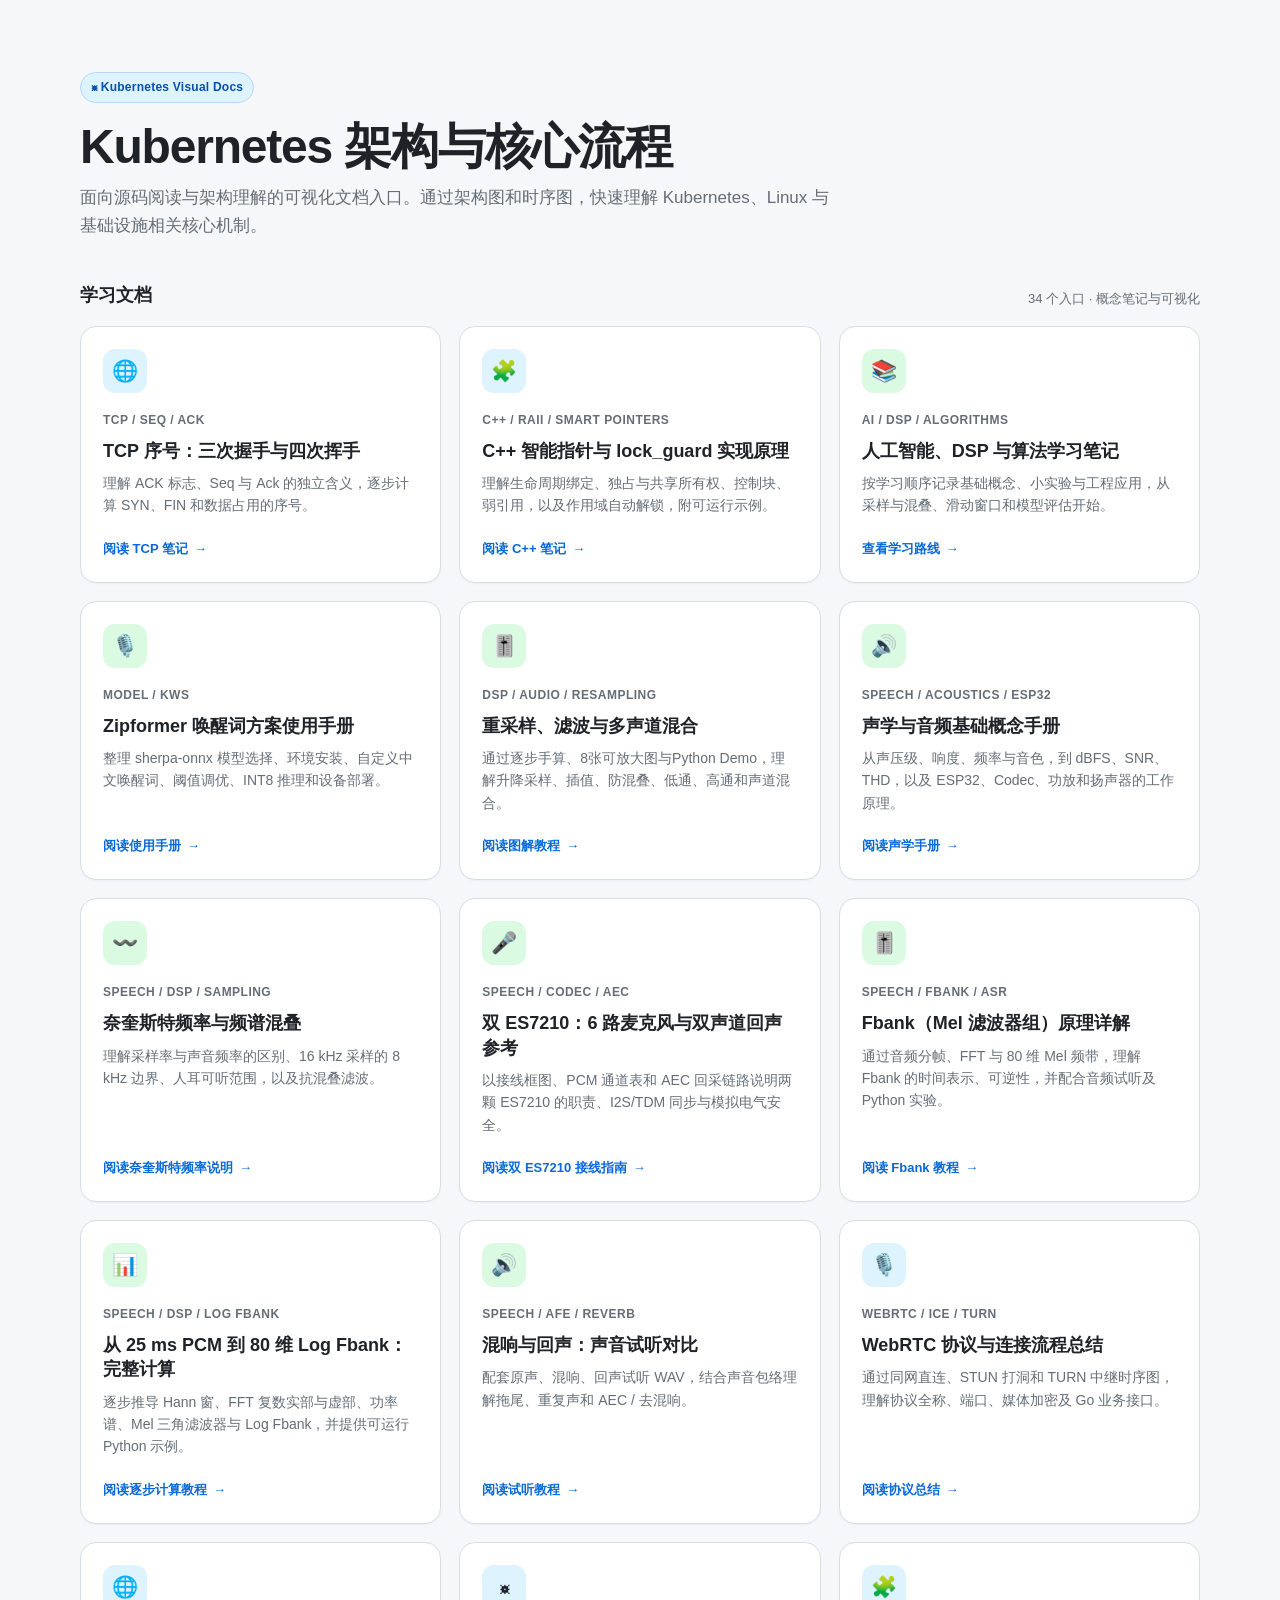
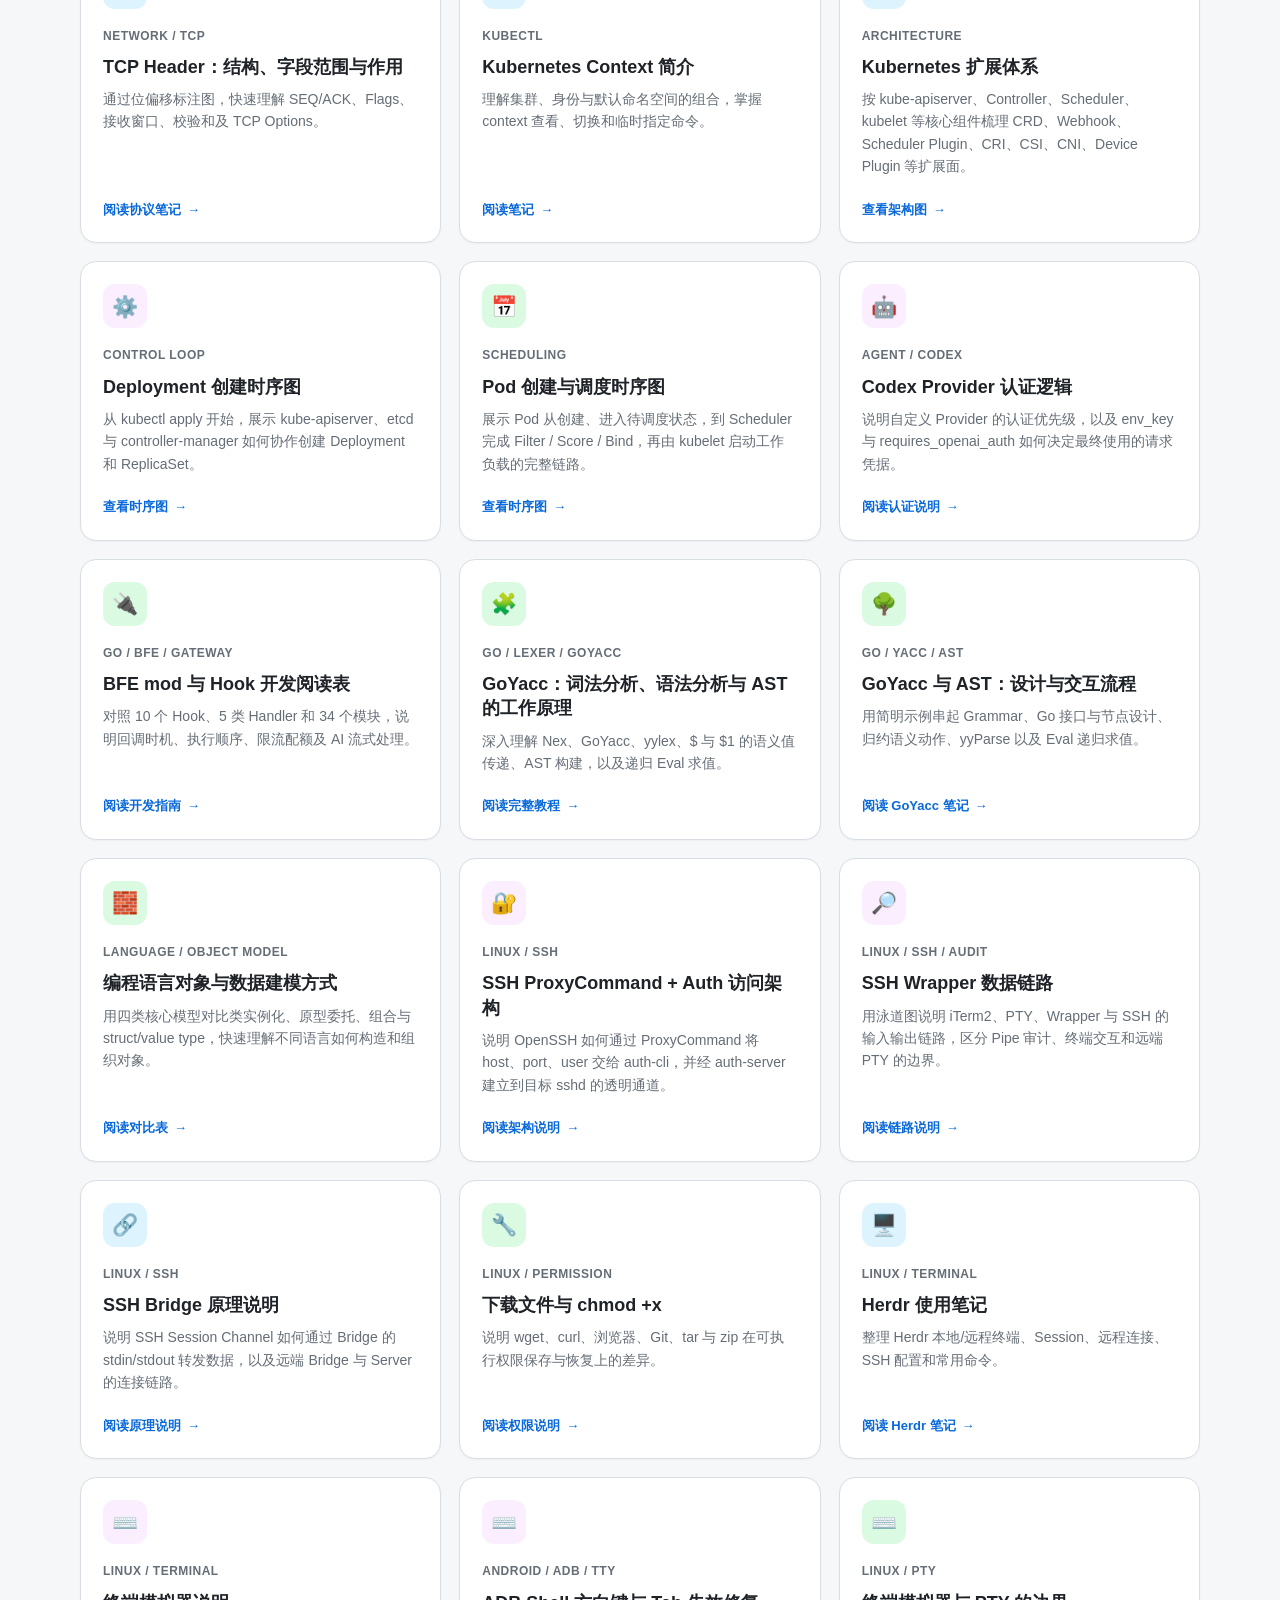
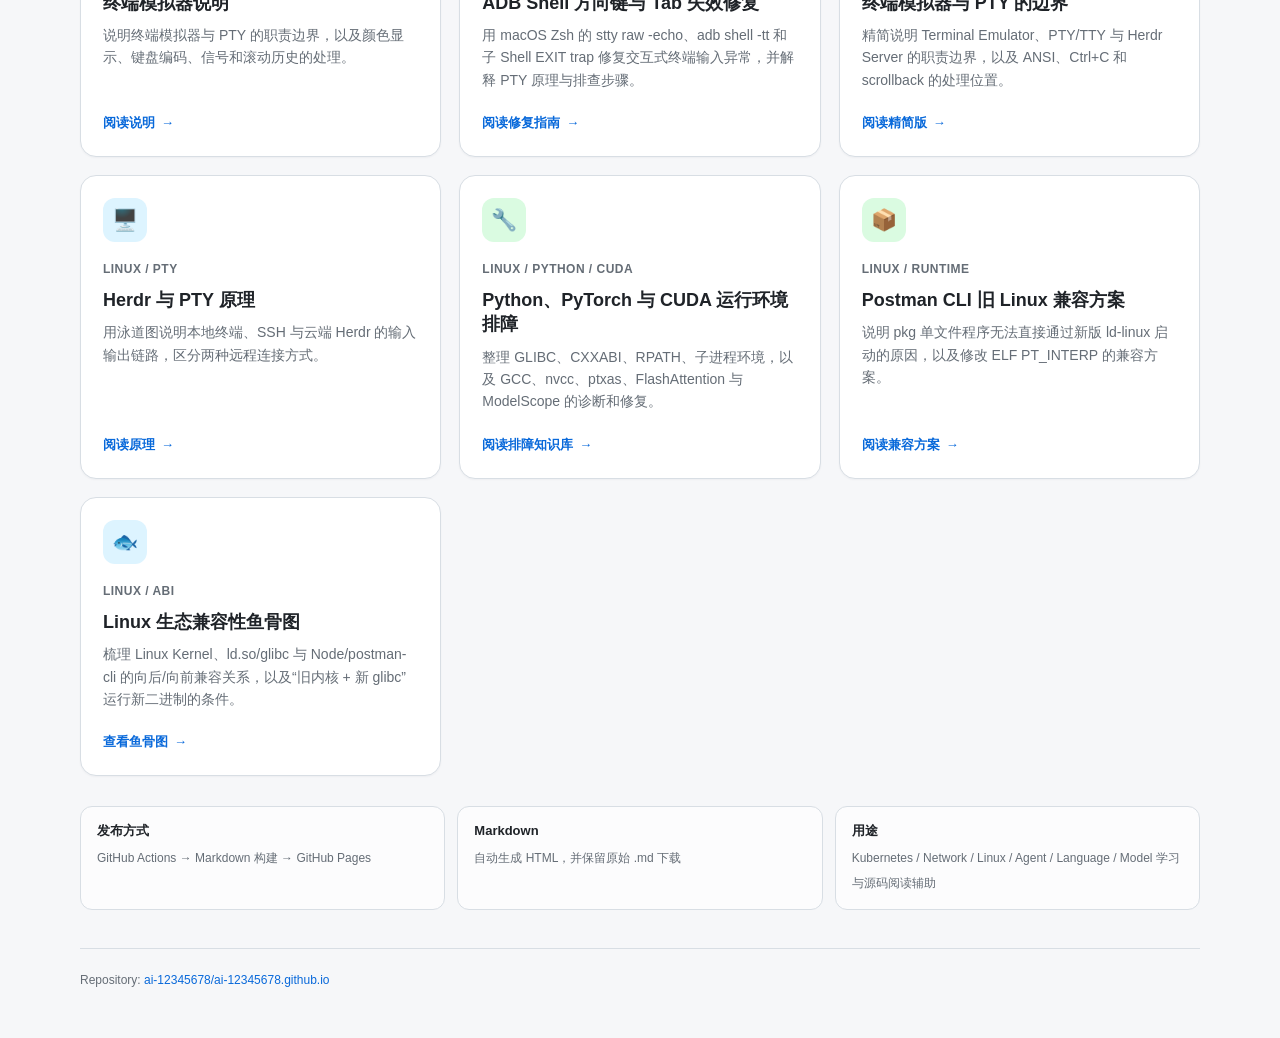
==== index.html @ 5eb692f4 "docs: add Python and CUDA runtime troubleshooting guide" ====
<!DOCTYPE html>
<html lang="zh-CN">
<head>
<meta charset="UTF-8">
<meta name="viewport" content="width=device-width, initial-scale=1.0">
<meta name="color-scheme" content="light">
<title>ai-12345678</title>
<style>
  :root {
    --bg: #f6f7f9;
    --panel: #ffffff;
    --text: #1f2328;
    --muted: #656d76;
    --border: #d8dee4;
    --blue: #0969da;
    --blue-soft: #ddf4ff;
    --purple-soft: #fbefff;
    --green-soft: #dafbe1;
    --shadow: 0 8px 24px rgba(140, 149, 159, 0.14);
  }

  * { box-sizing: border-box; }

  body {
    margin: 0;
    font-family: -apple-system, BlinkMacSystemFont, "Segoe UI", "PingFang SC", "Microsoft YaHei", sans-serif;
    background: var(--bg);
    color: var(--text);
    line-height: 1.6;
  }

  .page {
    width: min(1120px, calc(100% - 40px));
    margin: 0 auto;
    padding: 64px 0 48px;
  }

  .hero {
    padding: 8px 0 34px;
  }

  .eyebrow {
    display: inline-flex;
    align-items: center;
    gap: 8px;
    padding: 5px 10px;
    border: 1px solid #b6d7fa;
    border-radius: 999px;
    background: var(--blue-soft);
    color: #0550ae;
    font-size: 12px;
    font-weight: 600;
    letter-spacing: .02em;
  }

  h1 {
    margin: 16px 0 10px;
    font-size: clamp(32px, 5vw, 48px);
    line-height: 1.15;
    letter-spacing: -0.025em;
  }

  .subtitle {
    max-width: 760px;
    margin: 0;
    color: var(--muted);
    font-size: 17px;
  }

  .section-title {
    display: flex;
    justify-content: space-between;
    align-items: end;
    gap: 16px;
    margin: 8px 0 16px;
  }

  .section-title h2 {
    margin: 0;
    font-size: 18px;
  }

  .section-title span {
    color: var(--muted);
    font-size: 13px;
  }

  .grid {
    display: grid;
    grid-template-columns: repeat(3, minmax(0, 1fr));
    gap: 18px;
  }

  .card {
    position: relative;
    display: flex;
    flex-direction: column;
    min-height: 230px;
    padding: 22px;
    border: 1px solid var(--border);
    border-radius: 16px;
    background: var(--panel);
    color: inherit;
    text-decoration: none;
    box-shadow: 0 1px 2px rgba(31, 35, 40, .04);
    transition: transform .18s ease, border-color .18s ease, box-shadow .18s ease;
  }

  .card:hover {
    transform: translateY(-3px);
    border-color: #8c959f;
    box-shadow: var(--shadow);
  }

  .icon {
    width: 44px;
    height: 44px;
    display: grid;
    place-items: center;
    margin-bottom: 18px;
    border-radius: 12px;
    font-size: 21px;
  }

  .blue { background: var(--blue-soft); }
  .purple { background: var(--purple-soft); }
  .green { background: var(--green-soft); }

  .tag {
    width: fit-content;
    margin-bottom: 9px;
    color: var(--muted);
    font-size: 12px;
    font-weight: 600;
    text-transform: uppercase;
    letter-spacing: .04em;
  }

  .card h3 {
    margin: 0 0 9px;
    font-size: 18px;
    line-height: 1.35;
  }

  .card p {
    margin: 0;
    color: var(--muted);
    font-size: 14px;
  }

  .open {
    display: flex;
    align-items: center;
    gap: 6px;
    margin-top: auto;
    padding-top: 22px;
    color: var(--blue);
    font-size: 13px;
    font-weight: 600;
  }

  .meta {
    display: grid;
    grid-template-columns: repeat(3, 1fr);
    gap: 12px;
    margin-top: 30px;
  }

  .meta-item {
    padding: 14px 16px;
    border: 1px solid var(--border);
    border-radius: 12px;
    background: rgba(255,255,255,.7);
  }

  .meta-item strong {
    display: block;
    margin-bottom: 2px;
    font-size: 13px;
  }

  .meta-item span {
    color: var(--muted);
    font-size: 12px;
  }

  footer {
    margin-top: 38px;
    padding-top: 22px;
    border-top: 1px solid var(--border);
    color: var(--muted);
    font-size: 12px;
  }

  footer a {
    color: var(--blue);
    text-decoration: none;
  }

  @media (max-width: 850px) {
    .grid { grid-template-columns: 1fr; }
    .meta { grid-template-columns: 1fr; }
    .card { min-height: 0; }
    .page { padding-top: 40px; }
  }
</style>
</head>
<body>
<main class="page">
  <section class="hero">
    <div class="eyebrow">☸ Kubernetes Visual Docs</div>
    <h1>Kubernetes 架构与核心流程</h1>
    <p class="subtitle">
      面向源码阅读与架构理解的可视化文档入口。通过架构图和时序图，快速理解 Kubernetes、Linux 与基础设施相关核心机制。
    </p>
  </section>

  <div class="section-title">
    <h2>学习文档</h2>
    <span>34 个入口 · 概念笔记与可视化</span>
  </div>

  <section class="grid">
    <a class="card" href="./tcp/index.html">
      <div class="icon blue">🌐</div>
      <div class="tag">TCP / Seq / Ack</div>
      <h3>TCP 序号：三次握手与四次挥手</h3>
      <p>理解 ACK 标志、Seq 与 Ack 的独立含义，逐步计算 SYN、FIN 和数据占用的序号。</p>
      <div class="open">阅读 TCP 笔记 <span>→</span></div>
    </a>

    <a class="card" href="./cpp/cpp-smart-pointers-raii-lock-guard.html">
      <div class="icon blue">🧩</div>
      <div class="tag">C++ / RAII / Smart Pointers</div>
      <h3>C++ 智能指针与 lock_guard 实现原理</h3>
      <p>理解生命周期绑定、独占与共享所有权、控制块、弱引用，以及作用域自动解锁，附可运行示例。</p>
      <div class="open">阅读 C++ 笔记 <span>→</span></div>
    </a>

    <a class="card" href="./models/ai-dsp-algorithms-roadmap.html">
      <div class="icon green">📚</div>
      <div class="tag">AI / DSP / Algorithms</div>
      <h3>人工智能、DSP 与算法学习笔记</h3>
      <p>按学习顺序记录基础概念、小实验与工程应用，从采样与混叠、滑动窗口和模型评估开始。</p>
      <div class="open">查看学习路线 <span>→</span></div>
    </a>

    <a class="card" href="./models/zipformer-kws-guide.html">
      <div class="icon green">🎙️</div>
      <div class="tag">Model / KWS</div>
      <h3>Zipformer 唤醒词方案使用手册</h3>
      <p>整理 sherpa-onnx 模型选择、环境安装、自定义中文唤醒词、阈值调优、INT8 推理和设备部署。</p>
      <div class="open">阅读使用手册 <span>→</span></div>
    </a>

    <a class="card" href="./models/audio-resampling-reader.html">
      <div class="icon green">🎚️</div>
      <div class="tag">DSP / Audio / Resampling</div>
      <h3>重采样、滤波与多声道混合</h3>
      <p>通过逐步手算、8张可放大图与Python Demo，理解升降采样、插值、防混叠、低通、高通和声道混合。</p>
      <div class="open">阅读图解教程 <span>→</span></div>
    </a>

    <a class="card" href="./speech/audio-acoustics-and-esp32-guide.html">
      <div class="icon green">🔊</div>
      <div class="tag">Speech / Acoustics / ESP32</div>
      <h3>声学与音频基础概念手册</h3>
      <p>从声压级、响度、频率与音色，到 dBFS、SNR、THD，以及 ESP32、Codec、功放和扬声器的工作原理。</p>
      <div class="open">阅读声学手册 <span>→</span></div>
    </a>

    <a class="card" href="./speech/nyquist-frequency.html">
      <div class="icon green">〰️</div>
      <div class="tag">Speech / DSP / Sampling</div>
      <h3>奈奎斯特频率与频谱混叠</h3>
      <p>理解采样率与声音频率的区别、16 kHz 采样的 8 kHz 边界、人耳可听范围，以及抗混叠滤波。</p>
      <div class="open">阅读奈奎斯特频率说明 <span>→</span></div>
    </a>

    <a class="card" href="./speech/dual-es7210-mic-speaker-reference.html">
      <div class="icon green">🎤</div>
      <div class="tag">Speech / Codec / AEC</div>
      <h3>双 ES7210：6 路麦克风与双声道回声参考</h3>
      <p>以接线框图、PCM 通道表和 AEC 回采链路说明两颗 ES7210 的职责、I2S/TDM 同步与模拟电气安全。</p>
      <div class="open">阅读双 ES7210 接线指南 <span>→</span></div>
    </a>

    <a class="card" href="./speech/fbank-principles.html">
      <div class="icon green">🎚️</div>
      <div class="tag">Speech / Fbank / ASR</div>
      <h3>Fbank（Mel 滤波器组）原理详解</h3>
      <p>通过音频分帧、FFT 与 80 维 Mel 频带，理解 Fbank 的时间表示、可逆性，并配合音频试听及 Python 实验。</p>
      <div class="open">阅读 Fbank 教程 <span>→</span></div>
    </a>

    <a class="card" href="./speech/fbank-feature-extraction-complete.html">
      <div class="icon green">📊</div>
      <div class="tag">Speech / DSP / Log Fbank</div>
      <h3>从 25 ms PCM 到 80 维 Log Fbank：完整计算</h3>
      <p>逐步推导 Hann 窗、FFT 复数实部与虚部、功率谱、Mel 三角滤波器与 Log Fbank，并提供可运行 Python 示例。</p>
      <div class="open">阅读逐步计算教程 <span>→</span></div>
    </a>

    <a class="card" href="./speech/reverb-echo.html">
      <div class="icon green">🔊</div>
      <div class="tag">Speech / AFE / Reverb</div>
      <h3>混响与回声：声音试听对比</h3>
      <p>配套原声、混响、回声试听 WAV，结合声音包络理解拖尾、重复声和 AEC / 去混响。</p>
      <div class="open">阅读试听教程 <span>→</span></div>
    </a>

    <a class="card" href="./webrtc/webrtc-protocols-summary.html">
      <div class="icon blue">🎙️</div>
      <div class="tag">WebRTC / ICE / TURN</div>
      <h3>WebRTC 协议与连接流程总结</h3>
      <p>通过同网直连、STUN 打洞和 TURN 中继时序图，理解协议全称、端口、媒体加密及 Go 业务接口。</p>
      <div class="open">阅读协议总结 <span>→</span></div>
    </a>

    <a class="card" href="./network/tcp-header.html">
      <div class="icon blue">🌐</div>
      <div class="tag">Network / TCP</div>
      <h3>TCP Header：结构、字段范围与作用</h3>
      <p>通过位偏移标注图，快速理解 SEQ/ACK、Flags、接收窗口、校验和及 TCP Options。</p>
      <div class="open">阅读协议笔记 <span>→</span></div>
    </a>

    <a class="card" href="./kubernetes/kubernetes-context.html">
      <div class="icon blue">☸</div>
      <div class="tag">kubectl</div>
      <h3>Kubernetes Context 简介</h3>
      <p>理解集群、身份与默认命名空间的组合，掌握 context 查看、切换和临时指定命令。</p>
      <div class="open">阅读笔记 <span>→</span></div>
    </a>

    <a class="card" href="./kubernetes/kubernetes-extension.html">
      <div class="icon blue">🧩</div>
      <div class="tag">Architecture</div>
      <h3>Kubernetes 扩展体系</h3>
      <p>按 kube-apiserver、Controller、Scheduler、kubelet 等核心组件梳理 CRD、Webhook、Scheduler Plugin、CRI、CSI、CNI、Device Plugin 等扩展面。</p>
      <div class="open">查看架构图 <span>→</span></div>
    </a>

    <a class="card" href="./kubernetes/deployment-create-sequence.html">
      <div class="icon purple">⚙️</div>
      <div class="tag">Control Loop</div>
      <h3>Deployment 创建时序图</h3>
      <p>从 kubectl apply 开始，展示 kube-apiserver、etcd 与 controller-manager 如何协作创建 Deployment 和 ReplicaSet。</p>
      <div class="open">查看时序图 <span>→</span></div>
    </a>

    <a class="card" href="./kubernetes/pod-create-scheduling-sequence.html">
      <div class="icon green">📅</div>
      <div class="tag">Scheduling</div>
      <h3>Pod 创建与调度时序图</h3>
      <p>展示 Pod 从创建、进入待调度状态，到 Scheduler 完成 Filter / Score / Bind，再由 kubelet 启动工作负载的完整链路。</p>
      <div class="open">查看时序图 <span>→</span></div>
    </a>

    <a class="card" href="./agents/codex-provider-auth.html">
      <div class="icon purple">🤖</div>
      <div class="tag">Agent / Codex</div>
      <h3>Codex Provider 认证逻辑</h3>
      <p>说明自定义 Provider 的认证优先级，以及 env_key 与 requires_openai_auth 如何决定最终使用的请求凭据。</p>
      <div class="open">阅读认证说明 <span>→</span></div>
    </a>

    <a class="card" href="./golang/bfe/bfe-mod-hook-guide.html">
      <div class="icon green">🔌</div>
      <div class="tag">Go / BFE / Gateway</div>
      <h3>BFE mod 与 Hook 开发阅读表</h3>
      <p>对照 10 个 Hook、5 类 Handler 和 34 个模块，说明回调时机、执行顺序、限流配额及 AI 流式处理。</p>
      <div class="open">阅读开发指南 <span>→</span></div>
    </a>

    <a class="card" href="./golang/goyacc-lexer-parser-ast-notes.html">
      <div class="icon green">🧩</div>
      <div class="tag">Go / Lexer / GoYacc</div>
      <h3>GoYacc：词法分析、语法分析与 AST 的工作原理</h3>
      <p>深入理解 Nex、GoYacc、yylex、$ 与 $1 的语义值传递、AST 构建，以及递归 Eval 求值。</p>
      <div class="open">阅读完整教程 <span>→</span></div>
    </a>

    <a class="card" href="./golang/goyacc-ast-design-and-interaction.html">
      <div class="icon green">🌳</div>
      <div class="tag">Go / Yacc / AST</div>
      <h3>GoYacc 与 AST：设计与交互流程</h3>
      <p>用简明示例串起 Grammar、Go 接口与节点设计、归约语义动作、yyParse 以及 Eval 递归求值。</p>
      <div class="open">阅读 GoYacc 笔记 <span>→</span></div>
    </a>

    <a class="card" href="./lang/programming-object-models.html">
      <div class="icon green">🧱</div>
      <div class="tag">Language / Object Model</div>
      <h3>编程语言对象与数据建模方式</h3>
      <p>用四类核心模型对比类实例化、原型委托、组合与 struct/value type，快速理解不同语言如何构造和组织对象。</p>
      <div class="open">阅读对比表 <span>→</span></div>
    </a>

    <a class="card" href="./linux/ssh-proxycommand-auth-architecture.html">
      <div class="icon purple">🔐</div>
      <div class="tag">Linux / SSH</div>
      <h3>SSH ProxyCommand + Auth 访问架构</h3>
      <p>说明 OpenSSH 如何通过 ProxyCommand 将 host、port、user 交给 auth-cli，并经 auth-server 建立到目标 sshd 的透明通道。</p>
      <div class="open">阅读架构说明 <span>→</span></div>
    </a>

    <a class="card" href="./linux/ssh-wrapper-data-flow.html">
      <div class="icon purple">🔎</div>
      <div class="tag">Linux / SSH / Audit</div>
      <h3>SSH Wrapper 数据链路</h3>
      <p>用泳道图说明 iTerm2、PTY、Wrapper 与 SSH 的输入输出链路，区分 Pipe 审计、终端交互和远端 PTY 的边界。</p>
      <div class="open">阅读链路说明 <span>→</span></div>
    </a>

    <a class="card" href="./linux/ssh-bridge.html">
      <div class="icon blue">🔗</div>
      <div class="tag">Linux / SSH</div>
      <h3>SSH Bridge 原理说明</h3>
      <p>说明 SSH Session Channel 如何通过 Bridge 的 stdin/stdout 转发数据，以及远端 Bridge 与 Server 的连接链路。</p>
      <div class="open">阅读原理说明 <span>→</span></div>
    </a>

    <a class="card" href="./linux/chmod-x-download-permissions.html">
      <div class="icon green">🔧</div>
      <div class="tag">Linux / Permission</div>
      <h3>下载文件与 chmod +x</h3>
      <p>说明 wget、curl、浏览器、Git、tar 与 zip 在可执行权限保存与恢复上的差异。</p>
      <div class="open">阅读权限说明 <span>→</span></div>
    </a>

    <a class="card" href="./linux/herdr-usage.html">
      <div class="icon blue">🖥️</div>
      <div class="tag">Linux / Terminal</div>
      <h3>Herdr 使用笔记</h3>
      <p>整理 Herdr 本地/远程终端、Session、远程连接、SSH 配置和常用命令。</p>
      <div class="open">阅读 Herdr 笔记 <span>→</span></div>
    </a>

    <a class="card" href="./linux/terminal-emulator.html">
      <div class="icon purple">⌨️</div>
      <div class="tag">Linux / Terminal</div>
      <h3>终端模拟器说明</h3>
      <p>说明终端模拟器与 PTY 的职责边界，以及颜色显示、键盘编码、信号和滚动历史的处理。</p>
      <div class="open">阅读说明 <span>→</span></div>
    </a>

    <a class="card" href="./linux/adb-shell-tty-raw-mode-fix.html">
      <div class="icon purple">⌨️</div>
      <div class="tag">Android / ADB / TTY</div>
      <h3>ADB Shell 方向键与 Tab 失效修复</h3>
      <p>用 macOS Zsh 的 stty raw -echo、adb shell -tt 和子 Shell EXIT trap 修复交互式终端输入异常，并解释 PTY 原理与排查步骤。</p>
      <div class="open">阅读修复指南 <span>→</span></div>
    </a>

    <a class="card" href="./linux/terminal-emulator-pty-boundary.html">
      <div class="icon green">⌨️</div>
      <div class="tag">Linux / PTY</div>
      <h3>终端模拟器与 PTY 的边界</h3>
      <p>精简说明 Terminal Emulator、PTY/TTY 与 Herdr Server 的职责边界，以及 ANSI、Ctrl+C 和 scrollback 的处理位置。</p>
      <div class="open">阅读精简版 <span>→</span></div>
    </a>

    <a class="card" href="./linux/herdr-pty.html">
      <div class="icon blue">🖥️</div>
      <div class="tag">Linux / PTY</div>
      <h3>Herdr 与 PTY 原理</h3>
      <p>用泳道图说明本地终端、SSH 与云端 Herdr 的输入输出链路，区分两种远程连接方式。</p>
      <div class="open">阅读原理 <span>→</span></div>
    </a>

    <a class="card" href="./linux/python-pytorch-cuda-runtime-troubleshooting.html">
      <div class="icon green">🔧</div>
      <div class="tag">Linux / Python / CUDA</div>
      <h3>Python、PyTorch 与 CUDA 运行环境排障</h3>
      <p>整理 GLIBC、CXXABI、RPATH、子进程环境，以及 GCC、nvcc、ptxas、FlashAttention 与 ModelScope 的诊断和修复。</p>
      <div class="open">阅读排障知识库 <span>→</span></div>
    </a>

    <a class="card" href="./linux/postman-cli-old-linux-compatibility.html">
      <div class="icon green">📦</div>
      <div class="tag">Linux / Runtime</div>
      <h3>Postman CLI 旧 Linux 兼容方案</h3>
      <p>说明 pkg 单文件程序无法直接通过新版 ld-linux 启动的原因，以及修改 ELF PT_INTERP 的兼容方案。</p>
      <div class="open">阅读兼容方案 <span>→</span></div>
    </a>

    <a class="card" href="./linux/linux-compatibility-fishbone.png">
      <div class="icon blue">🐟</div>
      <div class="tag">Linux / ABI</div>
      <h3>Linux 生态兼容性鱼骨图</h3>
      <p>梳理 Linux Kernel、ld.so/glibc 与 Node/postman-cli 的向后/向前兼容关系，以及“旧内核 + 新 glibc”运行新二进制的条件。</p>
      <div class="open">查看鱼骨图 <span>→</span></div>
    </a>
  </section>

  <section class="meta" aria-label="站点信息">
    <div class="meta-item">
      <strong>发布方式</strong>
      <span>GitHub Actions → Markdown 构建 → GitHub Pages</span>
    </div>
    <div class="meta-item">
      <strong>Markdown</strong>
      <span>自动生成 HTML，并保留原始 .md 下载</span>
    </div>
    <div class="meta-item">
      <strong>用途</strong>
      <span>Kubernetes / Network / Linux / Agent / Language / Model 学习与源码阅读辅助</span>
    </div>
  </section>

  <footer>
    Repository: <a href="https://github.com/ai-12345678/ai-12345678.github.io">ai-12345678/ai-12345678.github.io</a>
  </footer>
</main>
</body>
</html>
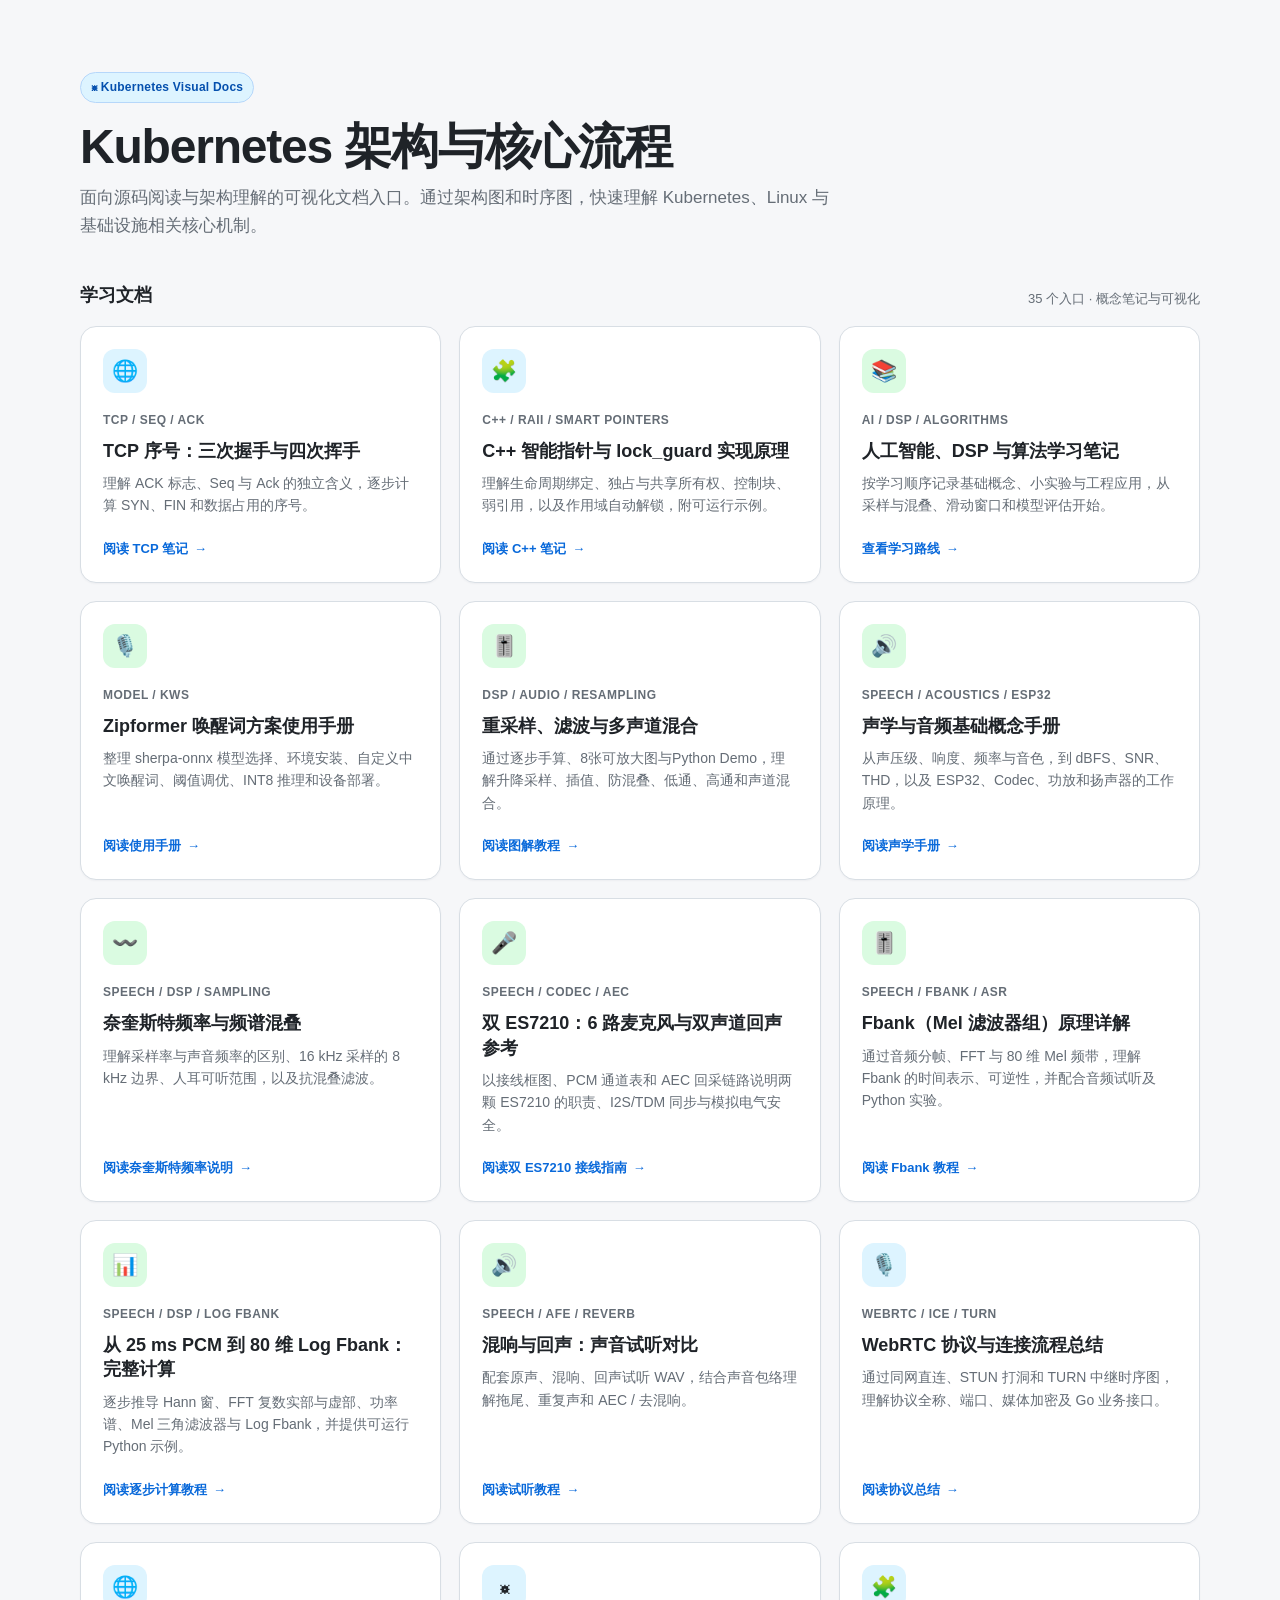
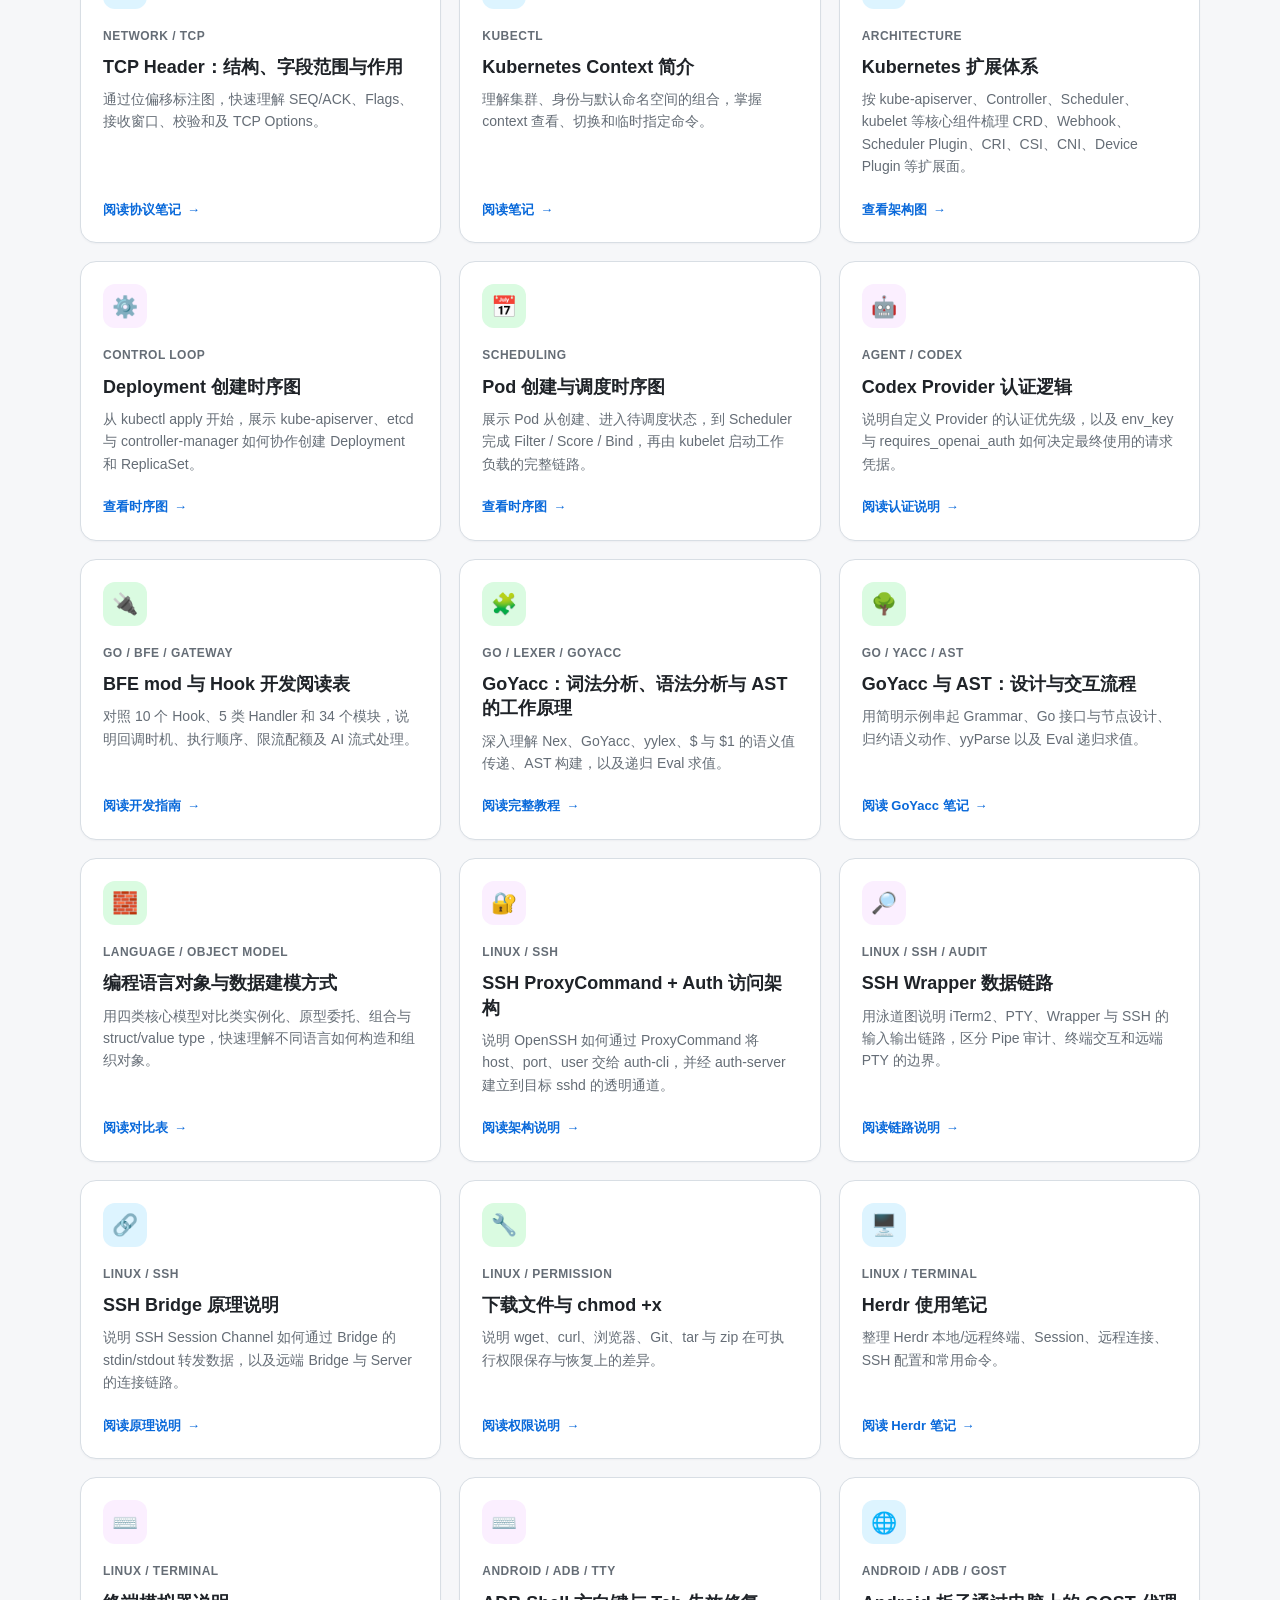
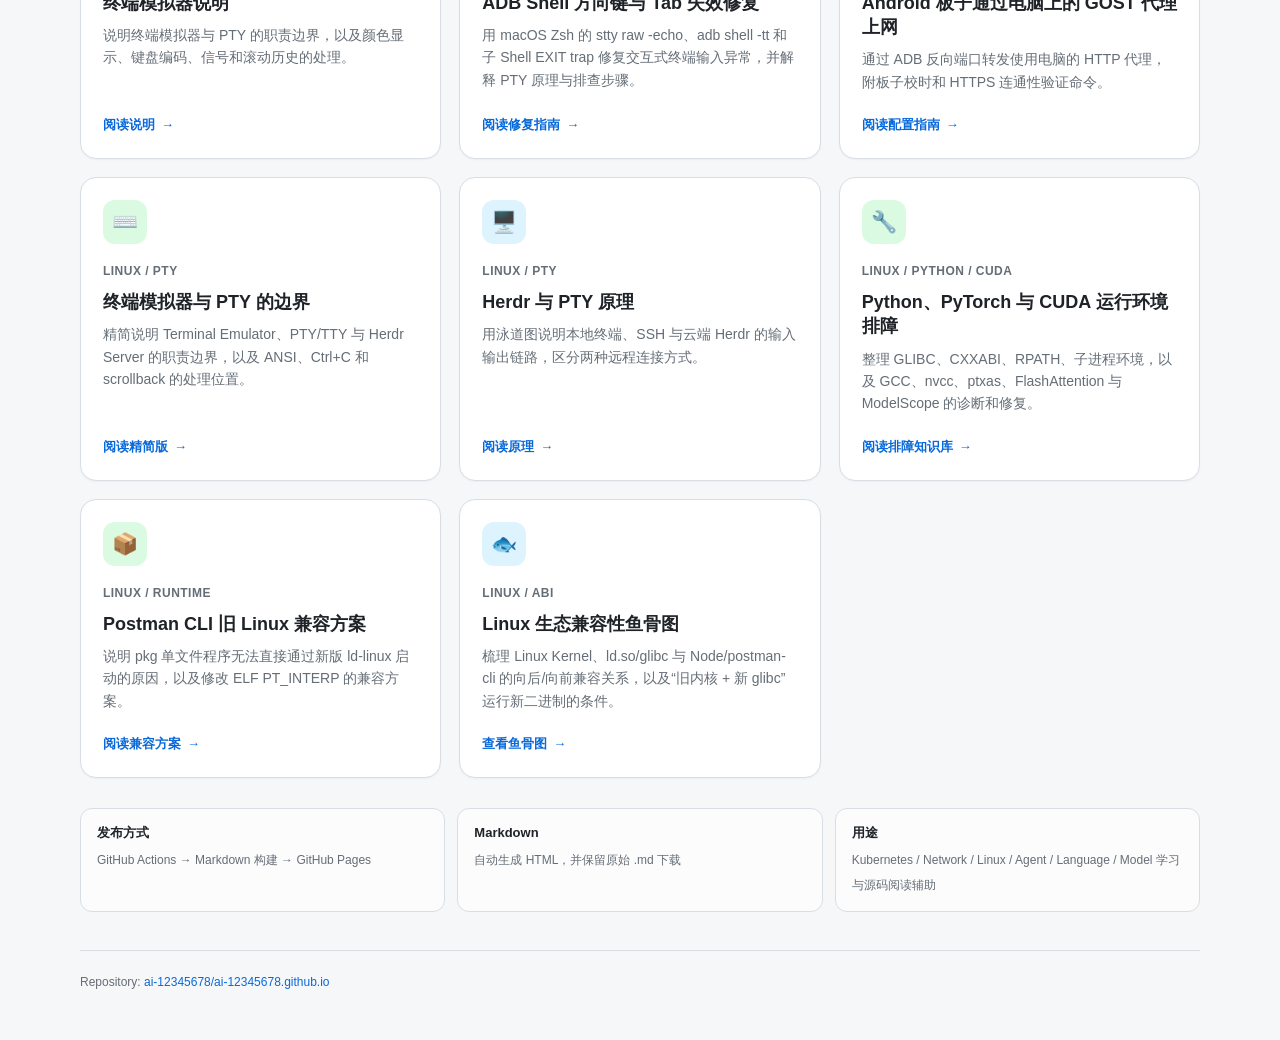
==== commit 98d518f1: "docs: add Android ADB GOST proxy guide" ====
--- a/index.html
+++ b/index.html
@@ -217,7 +217,7 @@
 
   <div class="section-title">
     <h2>学习文档</h2>
-    <span>34 个入口 · 概念笔记与可视化</span>
+    <span>35 个入口 · 概念笔记与可视化</span>
   </div>
 
   <section class="grid">
@@ -451,6 +451,14 @@
       <h3>ADB Shell 方向键与 Tab 失效修复</h3>
       <p>用 macOS Zsh 的 stty raw -echo、adb shell -tt 和子 Shell EXIT trap 修复交互式终端输入异常，并解释 PTY 原理与排查步骤。</p>
       <div class="open">阅读修复指南 <span>→</span></div>
+    </a>
+
+    <a class="card" href="./linux/adb-gost-proxy.html">
+      <div class="icon blue">🌐</div>
+      <div class="tag">Android / ADB / GOST</div>
+      <h3>Android 板子通过电脑上的 GOST 代理上网</h3>
+      <p>通过 ADB 反向端口转发使用电脑的 HTTP 代理，附板子校时和 HTTPS 连通性验证命令。</p>
+      <div class="open">阅读配置指南 <span>→</span></div>
     </a>
 
     <a class="card" href="./linux/terminal-emulator-pty-boundary.html">
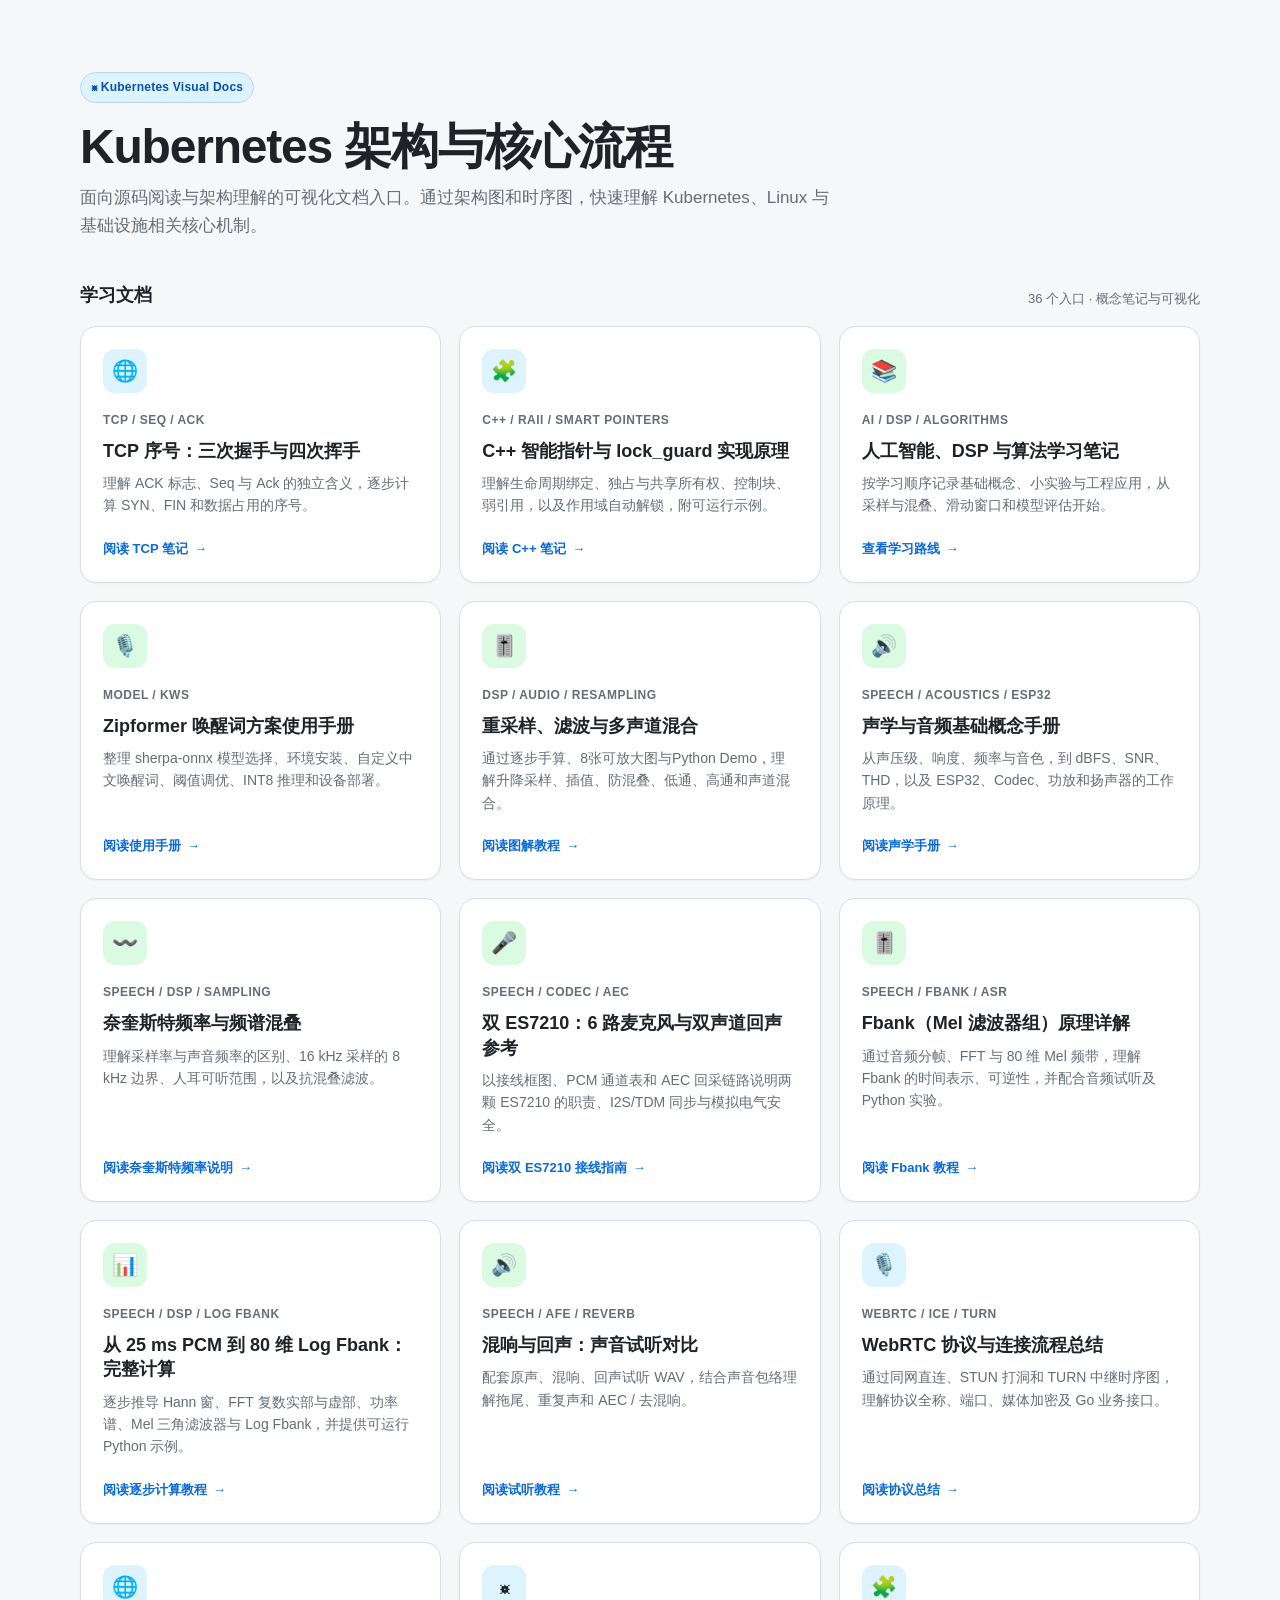
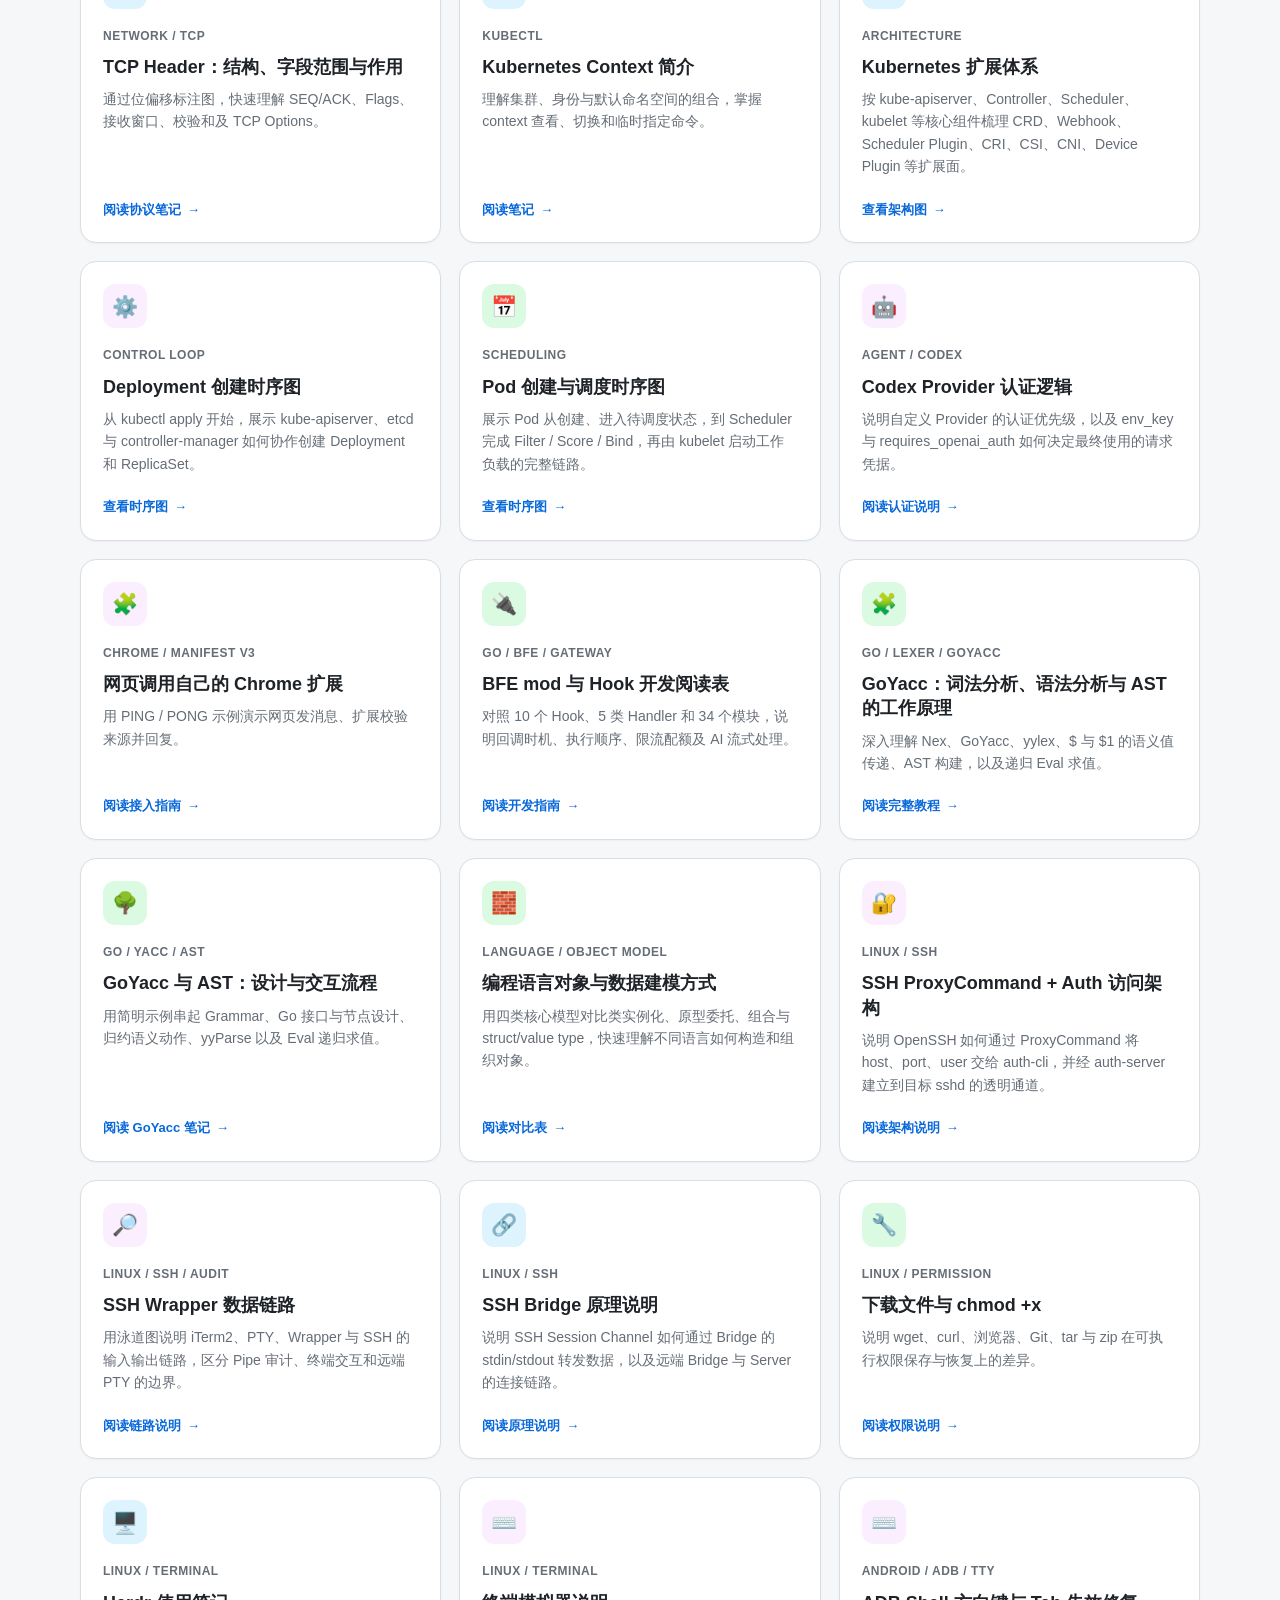
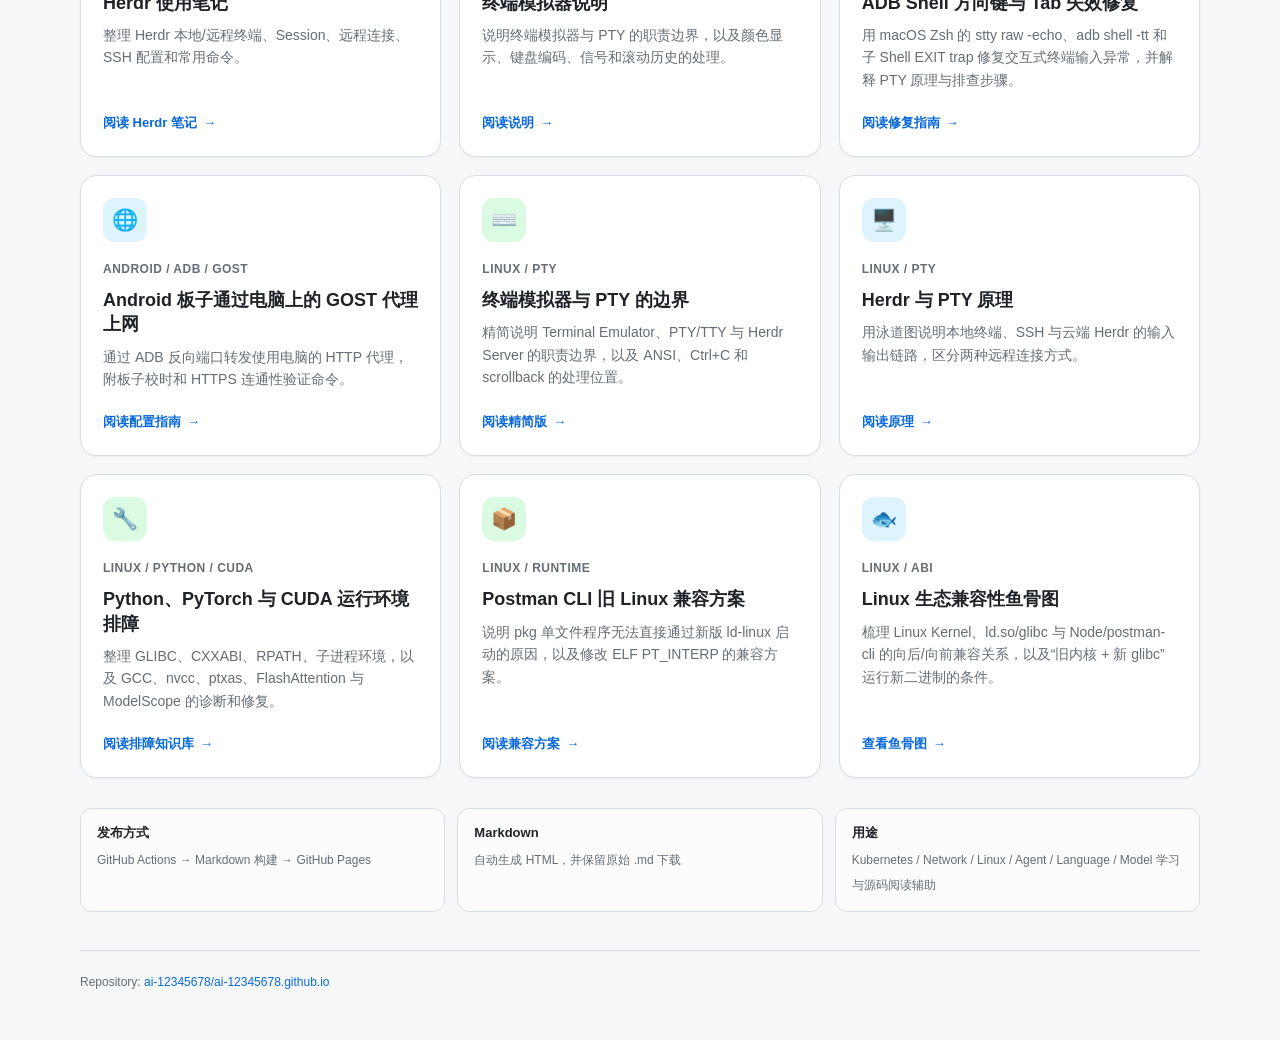
==== commit 303a189a: "docs: publish Chrome extension messaging guide" ====
--- a/index.html
+++ b/index.html
@@ -217,7 +217,7 @@
 
   <div class="section-title">
     <h2>学习文档</h2>
-    <span>35 个入口 · 概念笔记与可视化</span>
+    <span>36 个入口 · 概念笔记与可视化</span>
   </div>
 
   <section class="grid">
@@ -363,6 +363,14 @@
       <h3>Codex Provider 认证逻辑</h3>
       <p>说明自定义 Provider 的认证优先级，以及 env_key 与 requires_openai_auth 如何决定最终使用的请求凭据。</p>
       <div class="open">阅读认证说明 <span>→</span></div>
+    </a>
+
+    <a class="card" href="./agents/webpage-chrome-extension.html">
+      <div class="icon purple">🧩</div>
+      <div class="tag">Chrome / Manifest V3</div>
+      <h3>网页调用自己的 Chrome 扩展</h3>
+      <p>用 PING / PONG 示例演示网页发消息、扩展校验来源并回复。</p>
+      <div class="open">阅读接入指南 <span>→</span></div>
     </a>
 
     <a class="card" href="./golang/bfe/bfe-mod-hook-guide.html">
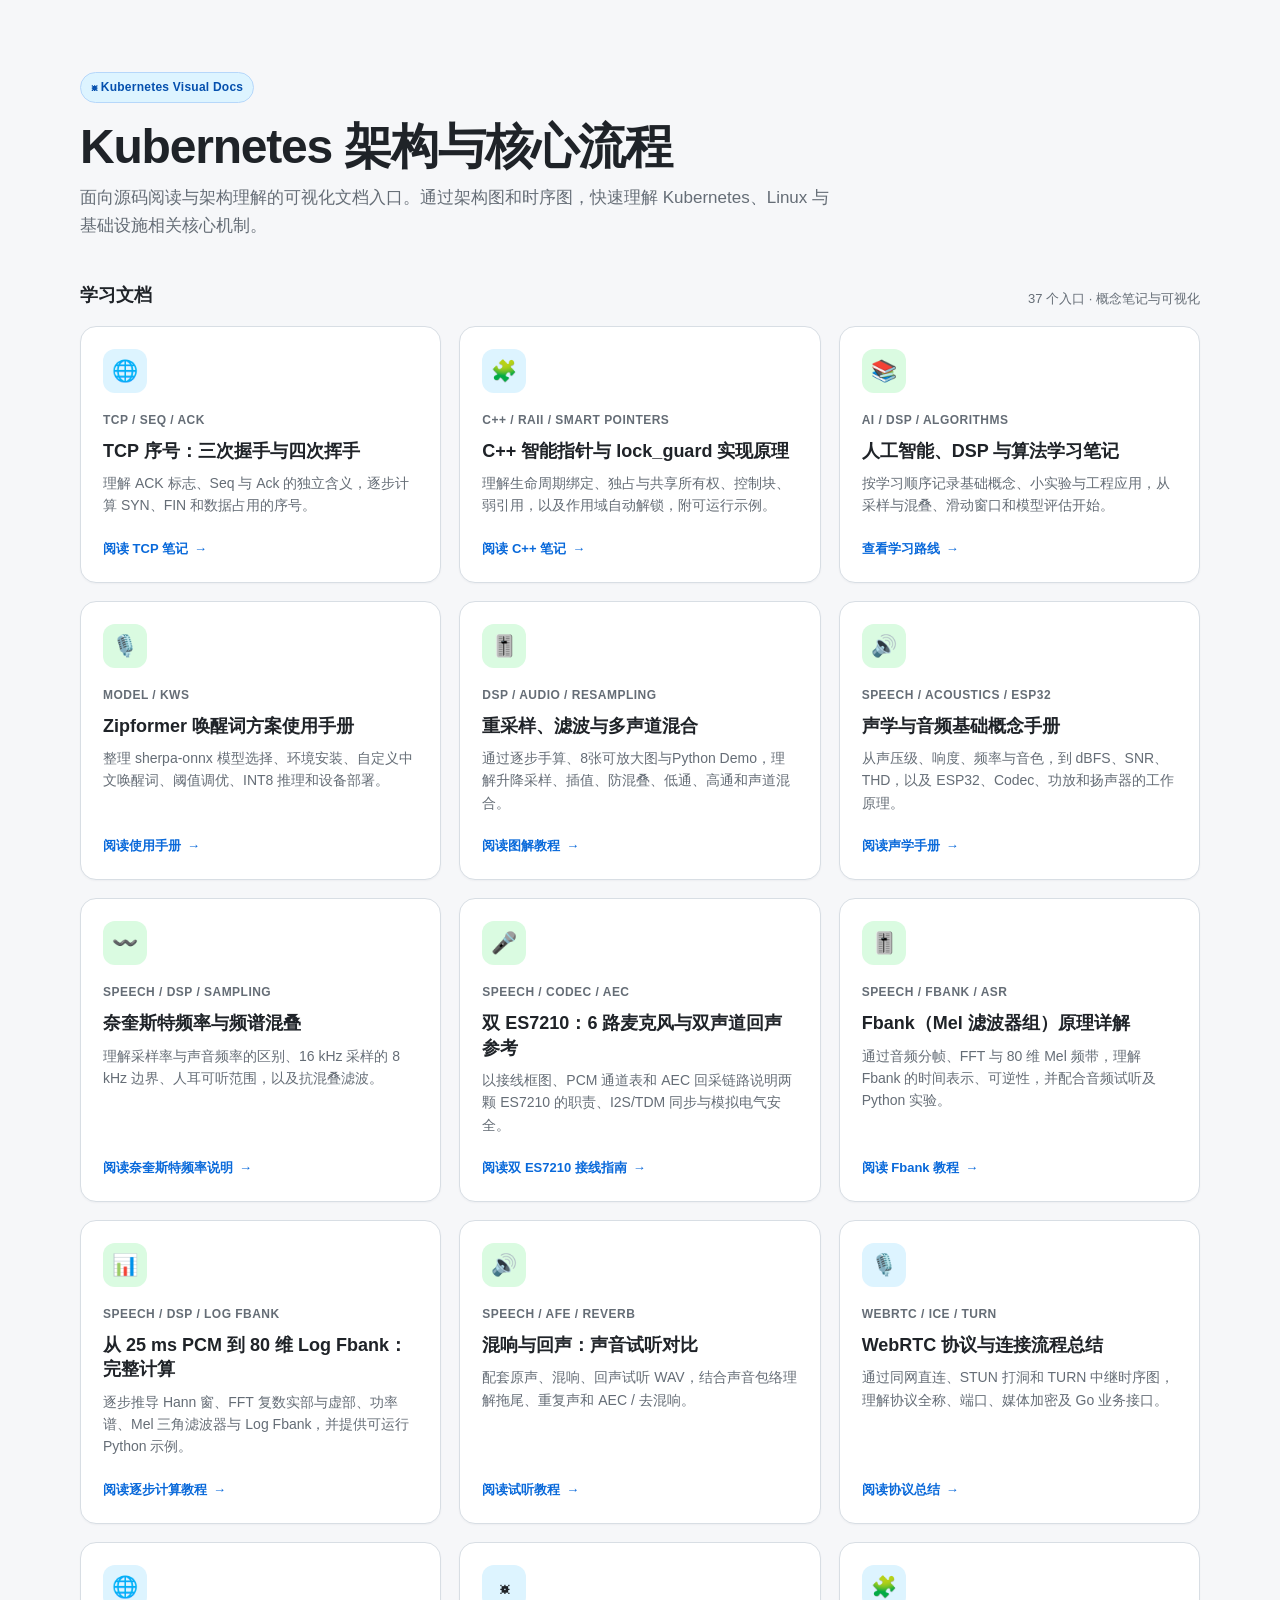
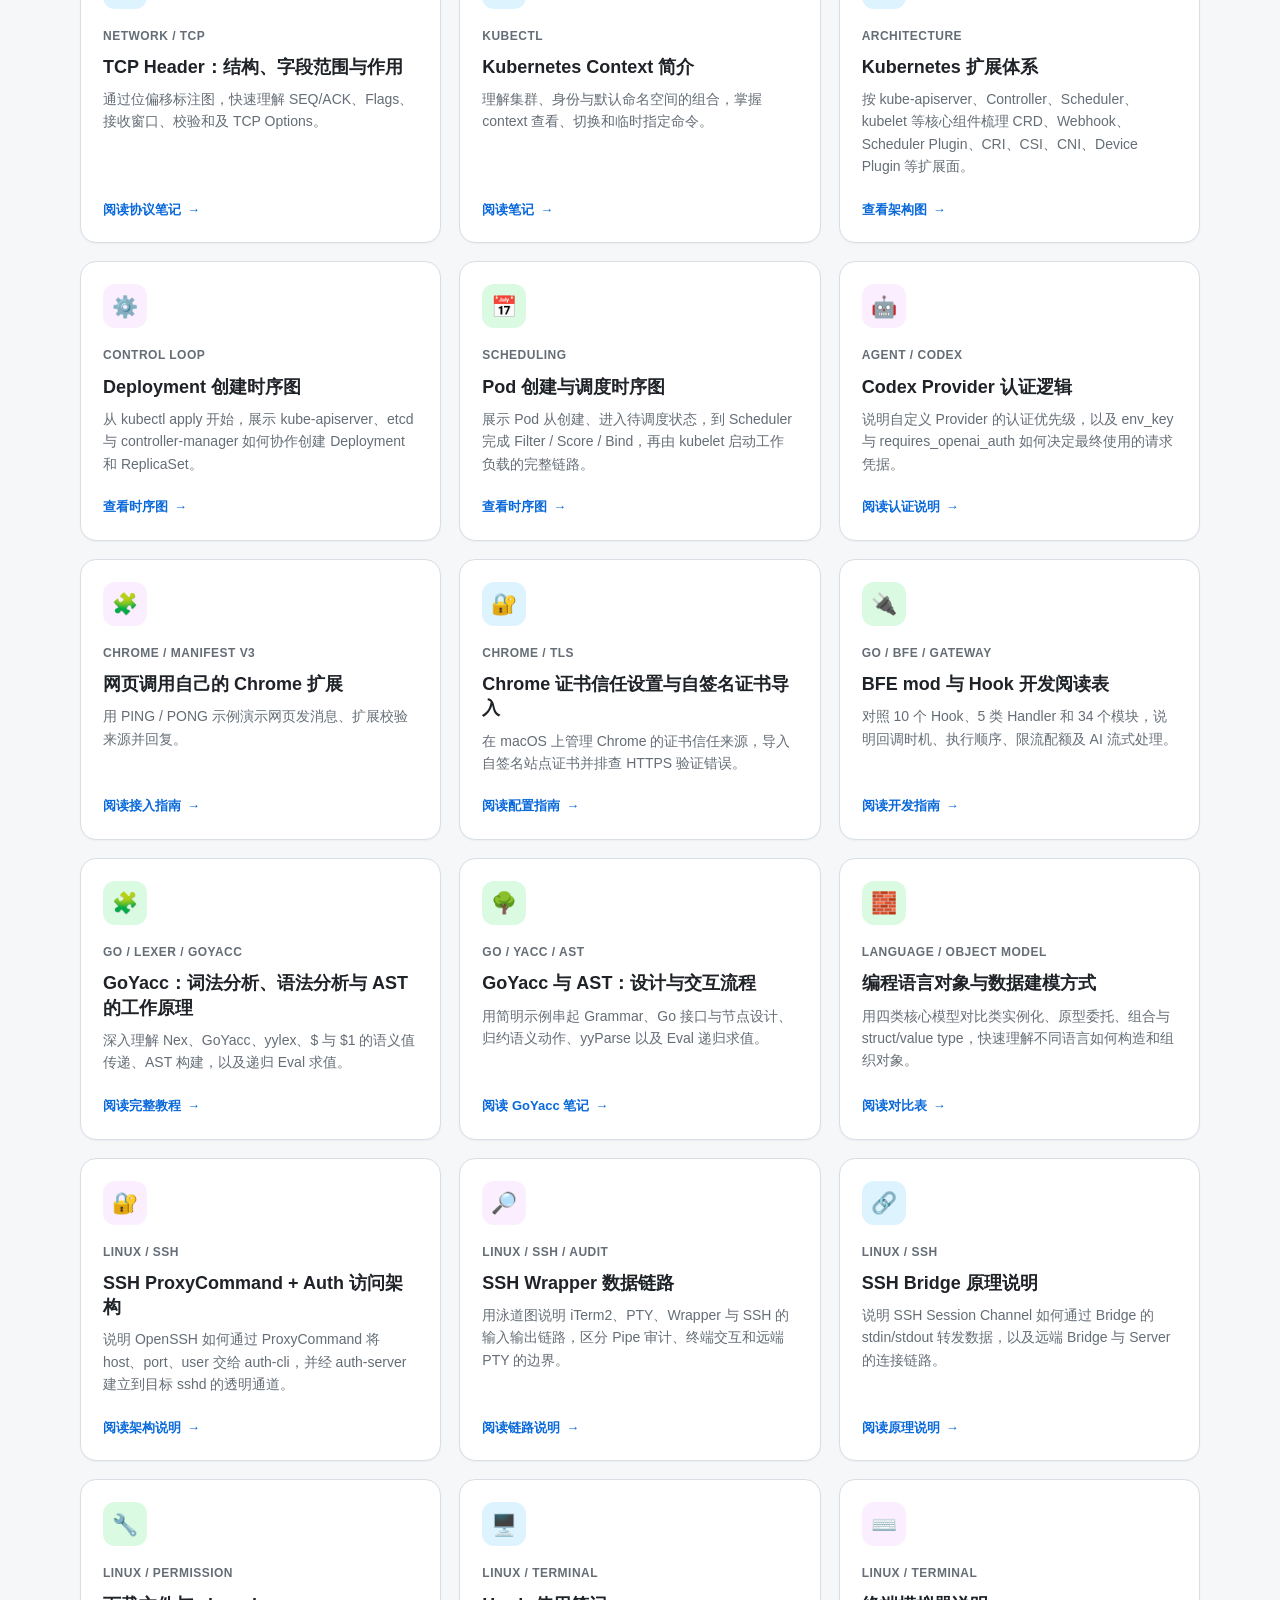
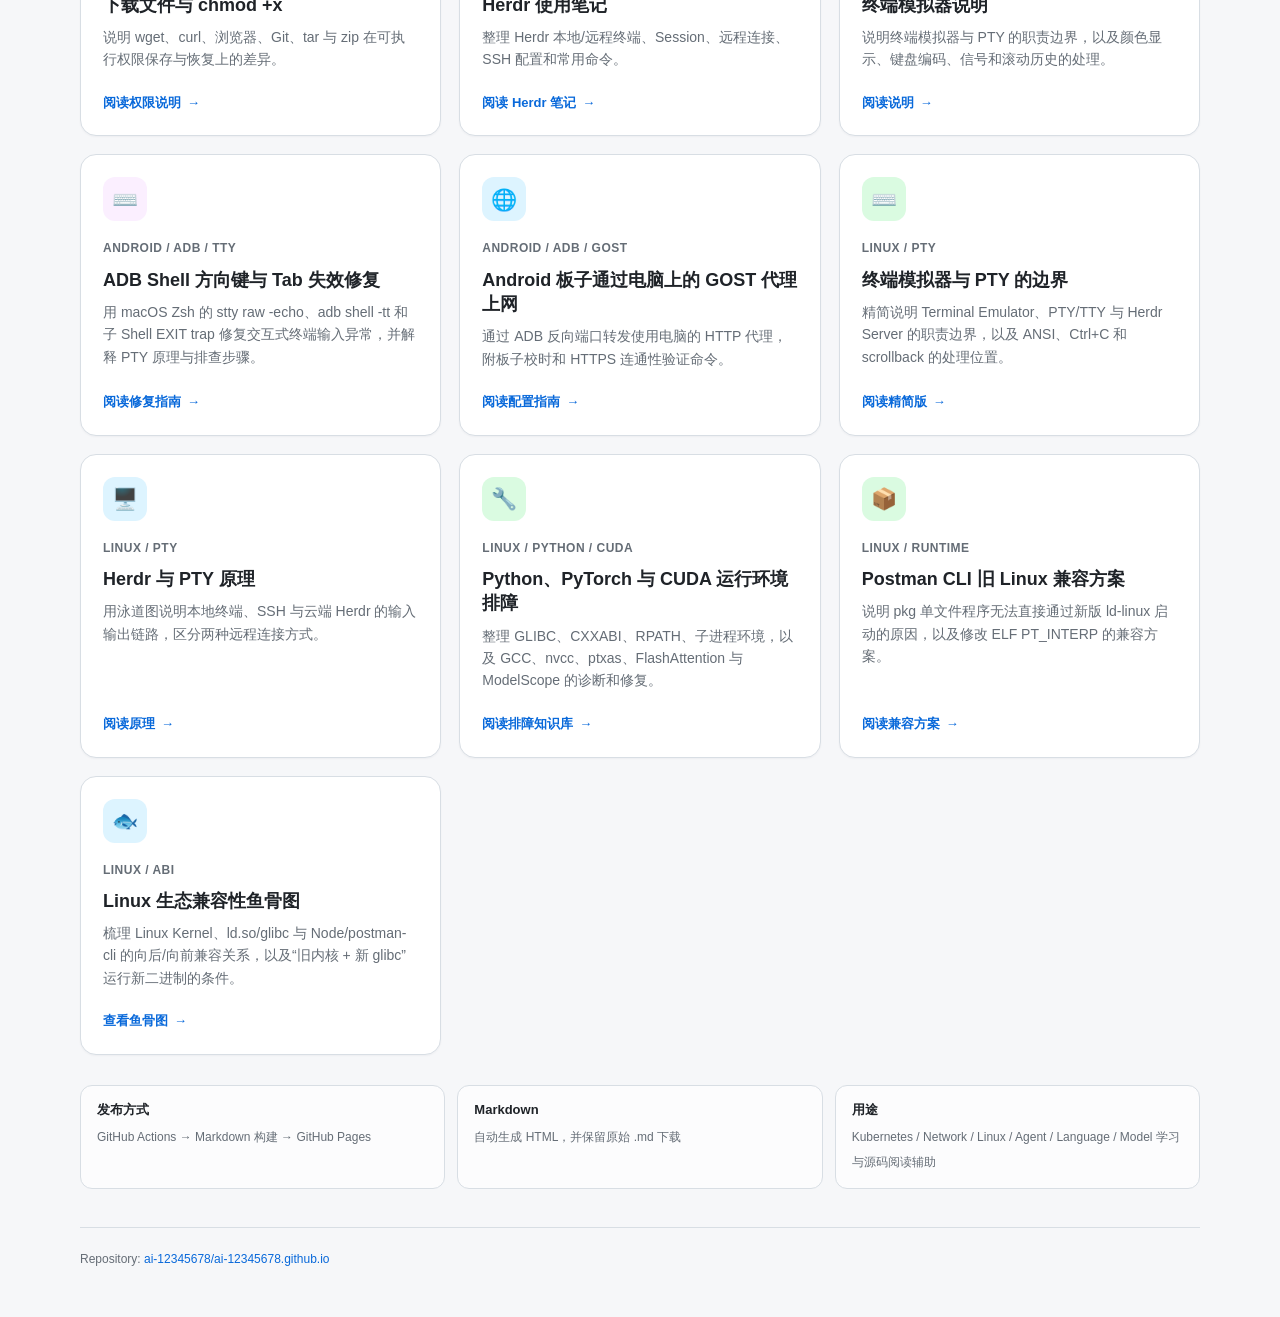
==== commit 68c14401: "docs: add Chrome certificate trust guide" ====
--- a/index.html
+++ b/index.html
@@ -217,7 +217,7 @@
 
   <div class="section-title">
     <h2>学习文档</h2>
-    <span>36 个入口 · 概念笔记与可视化</span>
+    <span>37 个入口 · 概念笔记与可视化</span>
   </div>
 
   <section class="grid">
@@ -371,6 +371,14 @@
       <h3>网页调用自己的 Chrome 扩展</h3>
       <p>用 PING / PONG 示例演示网页发消息、扩展校验来源并回复。</p>
       <div class="open">阅读接入指南 <span>→</span></div>
+    </a>
+
+    <a class="card" href="./network/chrome-certificate-trust.html">
+      <div class="icon blue">🔐</div>
+      <div class="tag">Chrome / TLS</div>
+      <h3>Chrome 证书信任设置与自签名证书导入</h3>
+      <p>在 macOS 上管理 Chrome 的证书信任来源，导入自签名站点证书并排查 HTTPS 验证错误。</p>
+      <div class="open">阅读配置指南 <span>→</span></div>
     </a>
 
     <a class="card" href="./golang/bfe/bfe-mod-hook-guide.html">
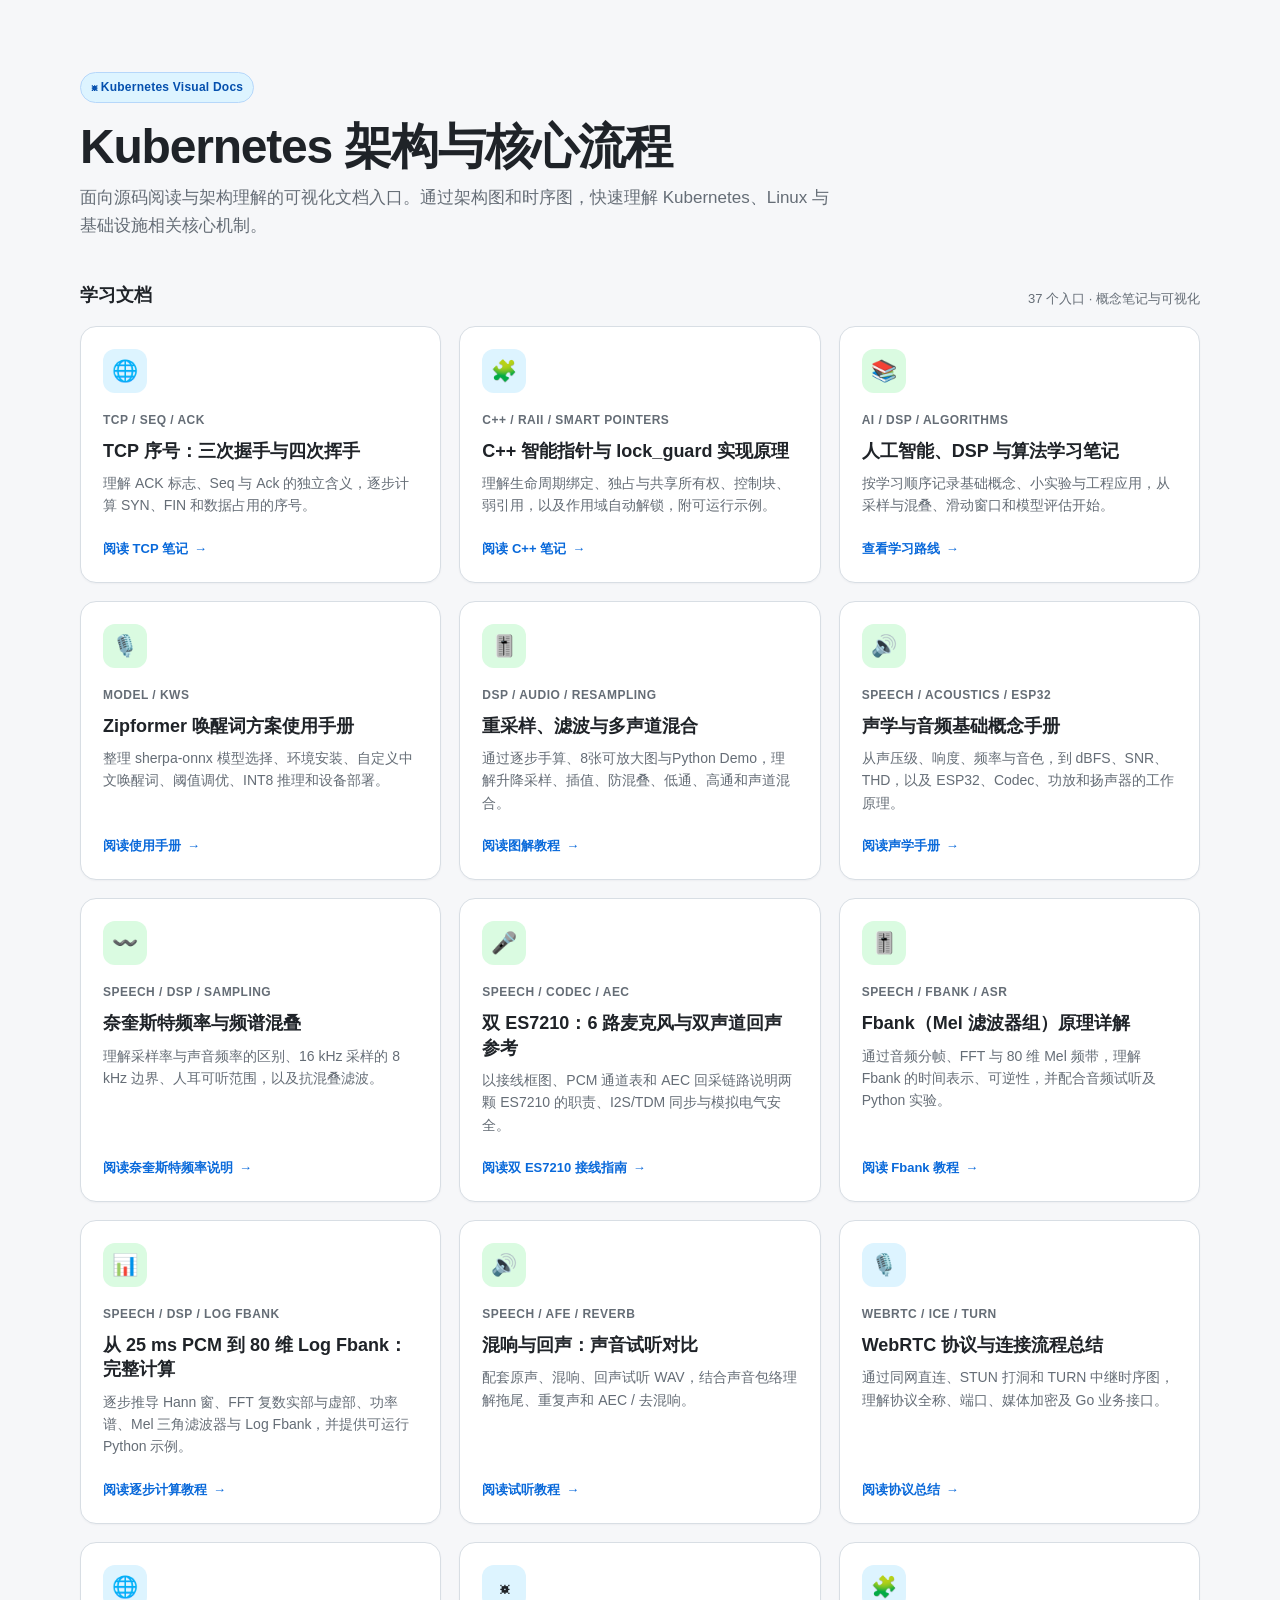
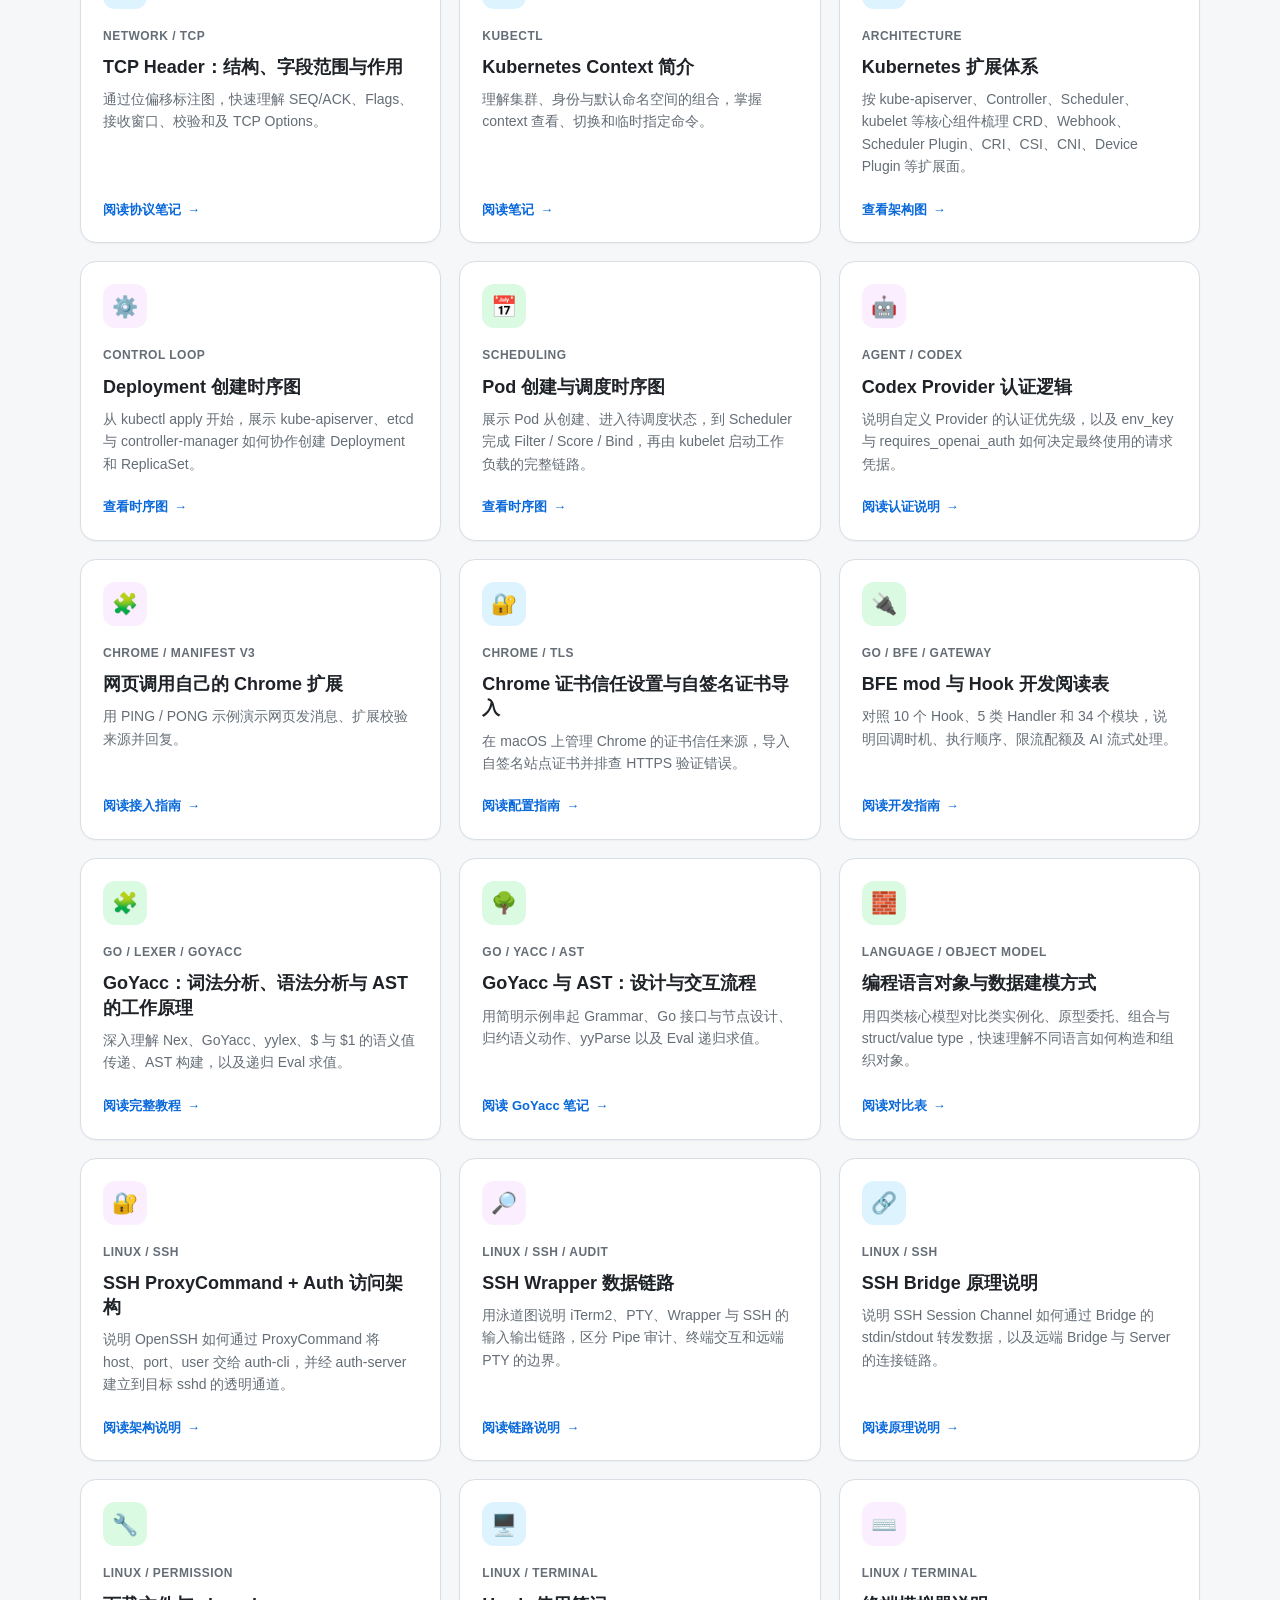
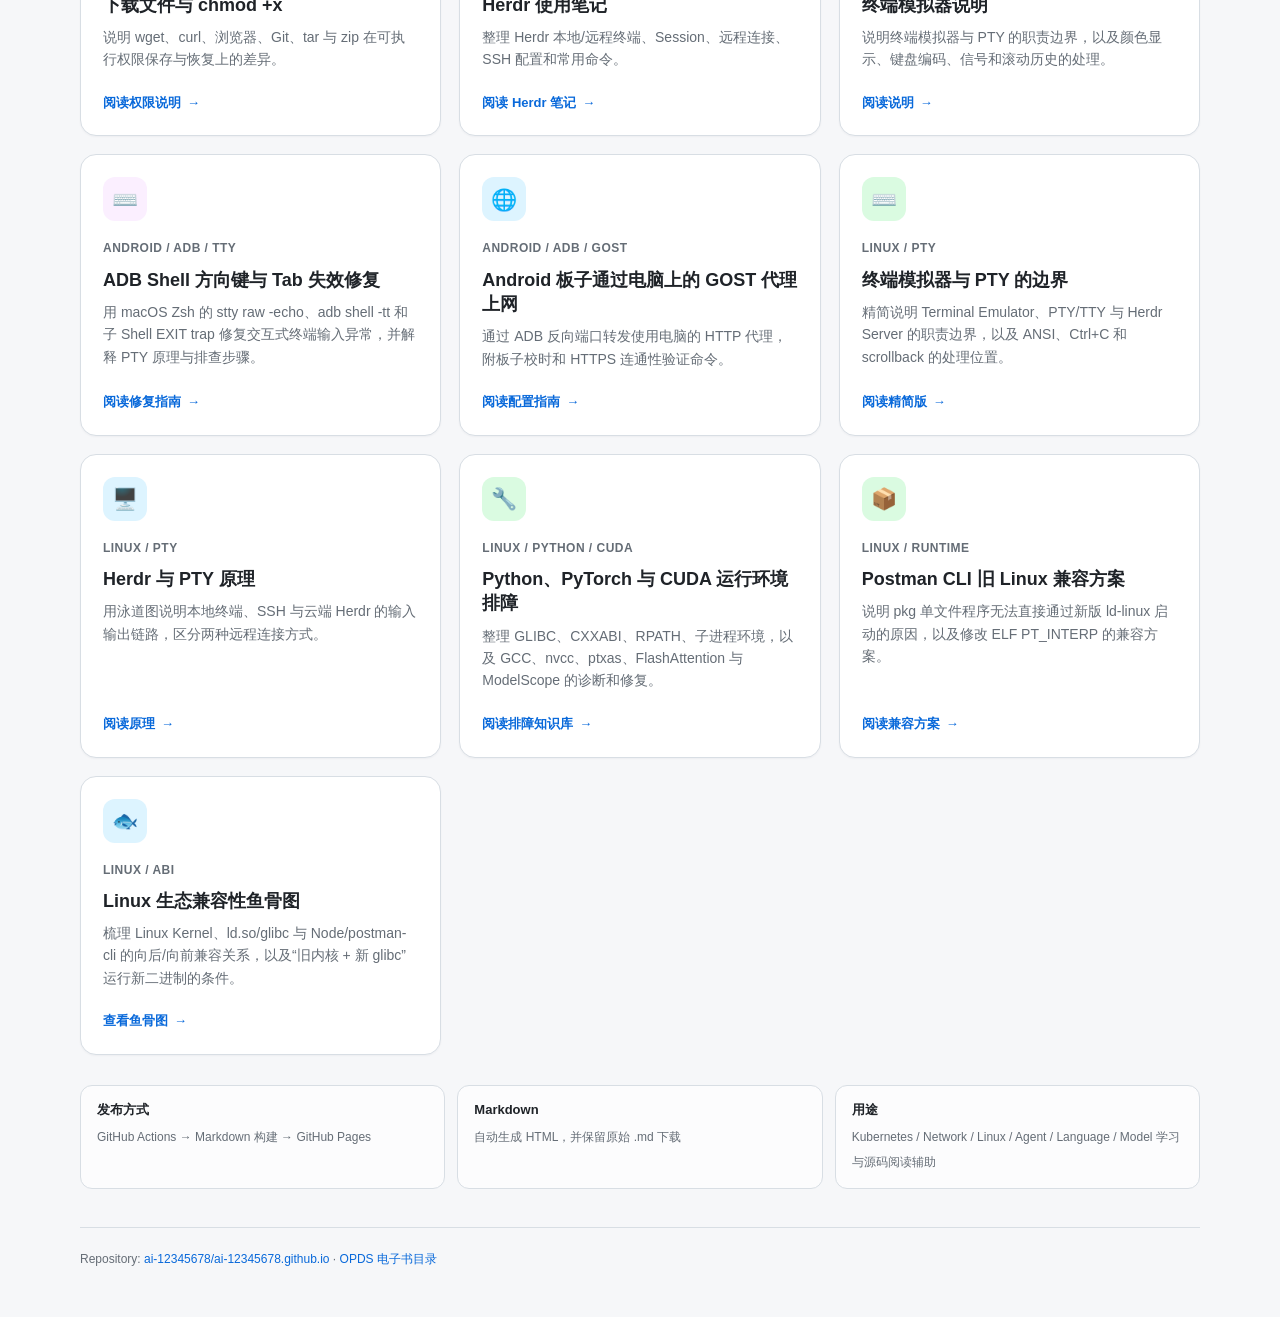
==== commit eb299e91: "feat: publish OPDS catalog and EPUB downloads" ====
--- a/index.html
+++ b/index.html
@@ -204,6 +204,7 @@
     .page { padding-top: 40px; }
   }
 </style>
+<link rel="related" type="application/atom+xml;profile=opds-catalog;kind=acquisition" title="专题电子书目录" href="./opds.xml">
 </head>
 <body>
 <main class="page">
@@ -535,6 +536,7 @@
 
   <footer>
     Repository: <a href="https://github.com/ai-12345678/ai-12345678.github.io">ai-12345678/ai-12345678.github.io</a>
+    · <a href="./opds.xml">OPDS 电子书目录</a>
   </footer>
 </main>
 </body>
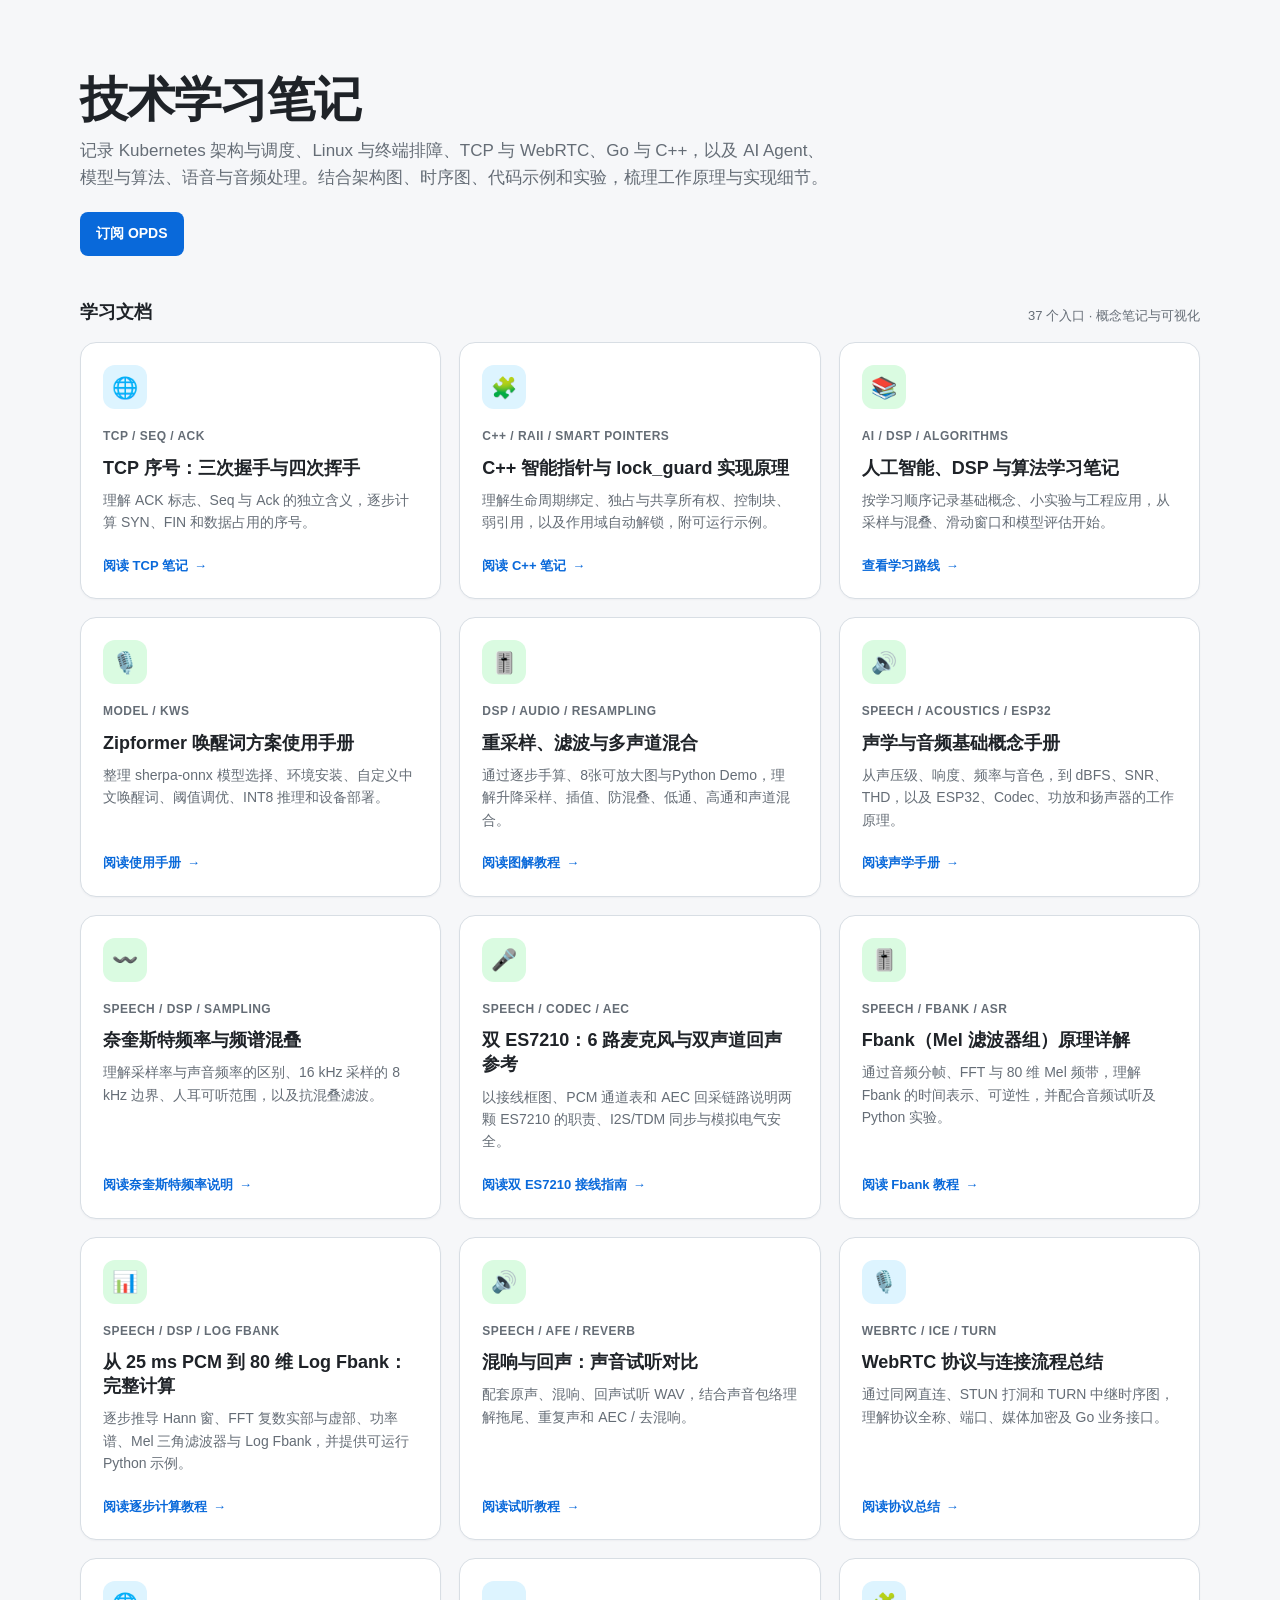
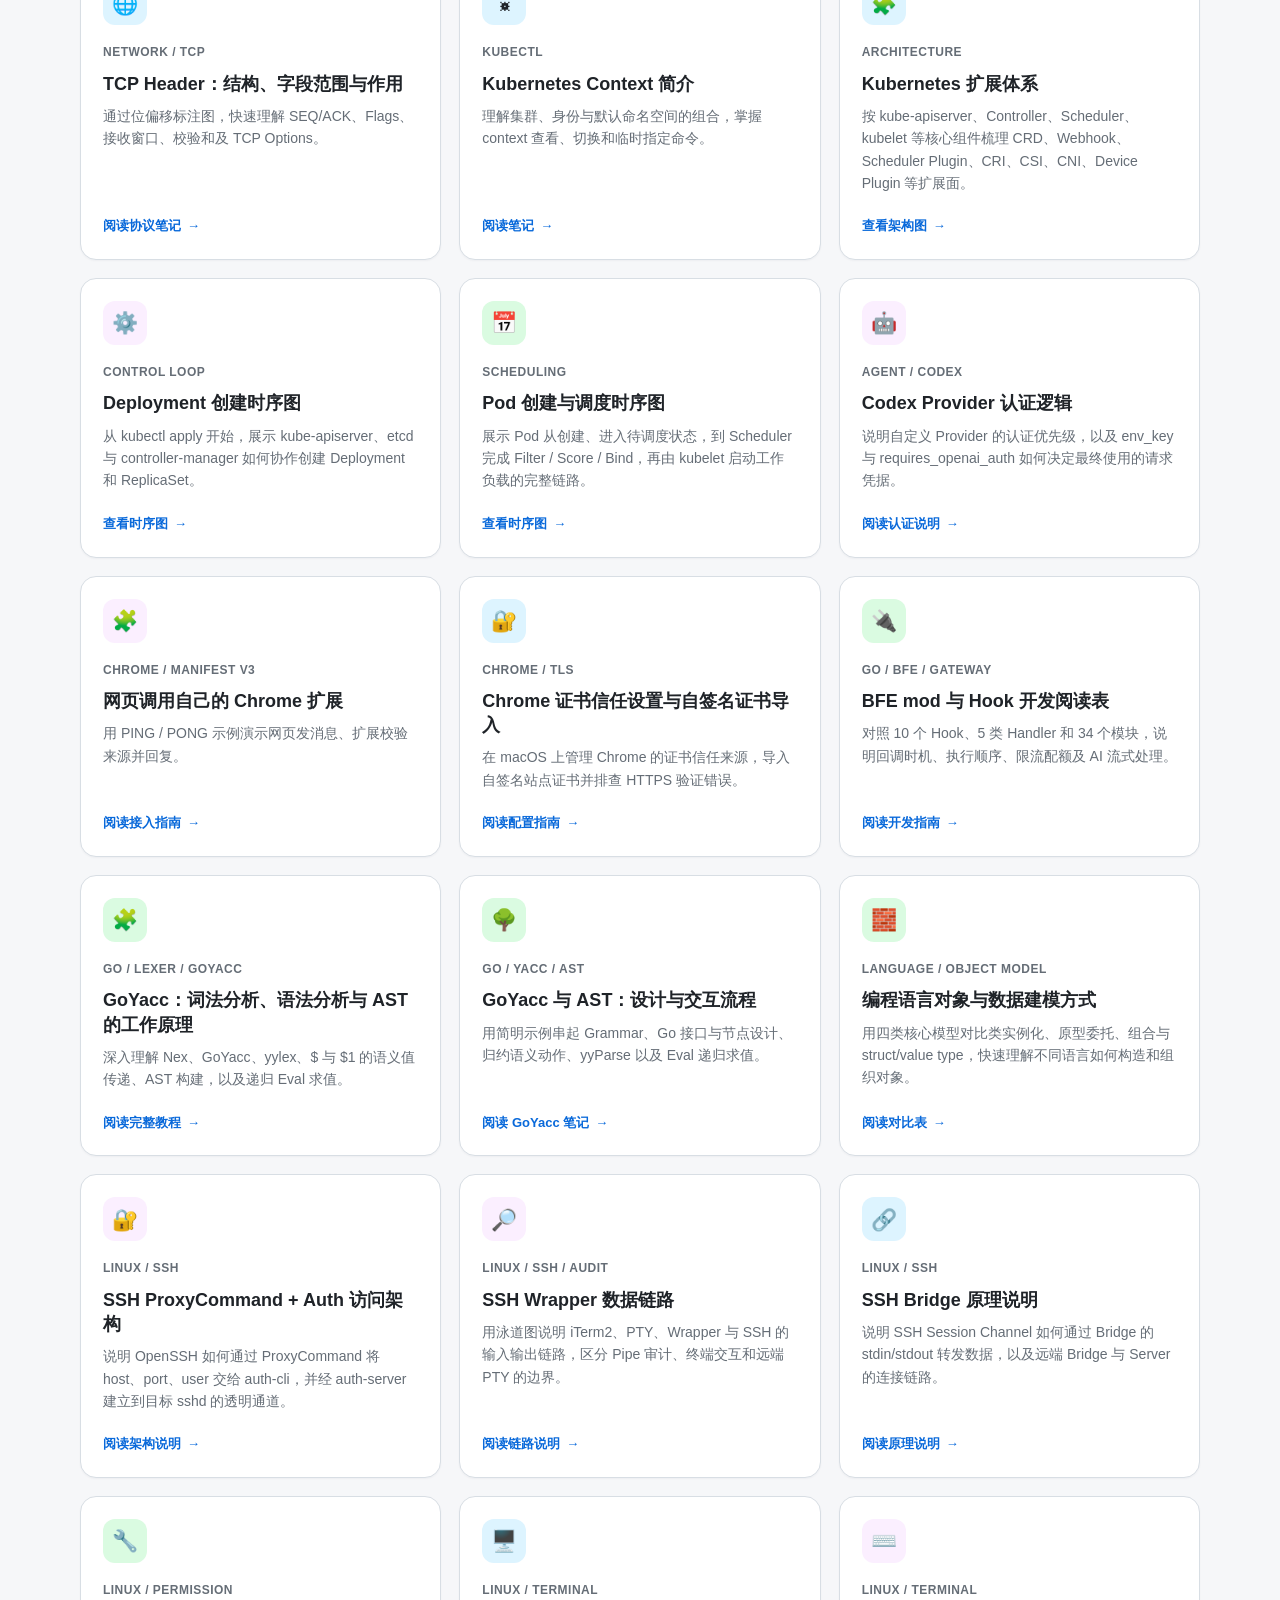
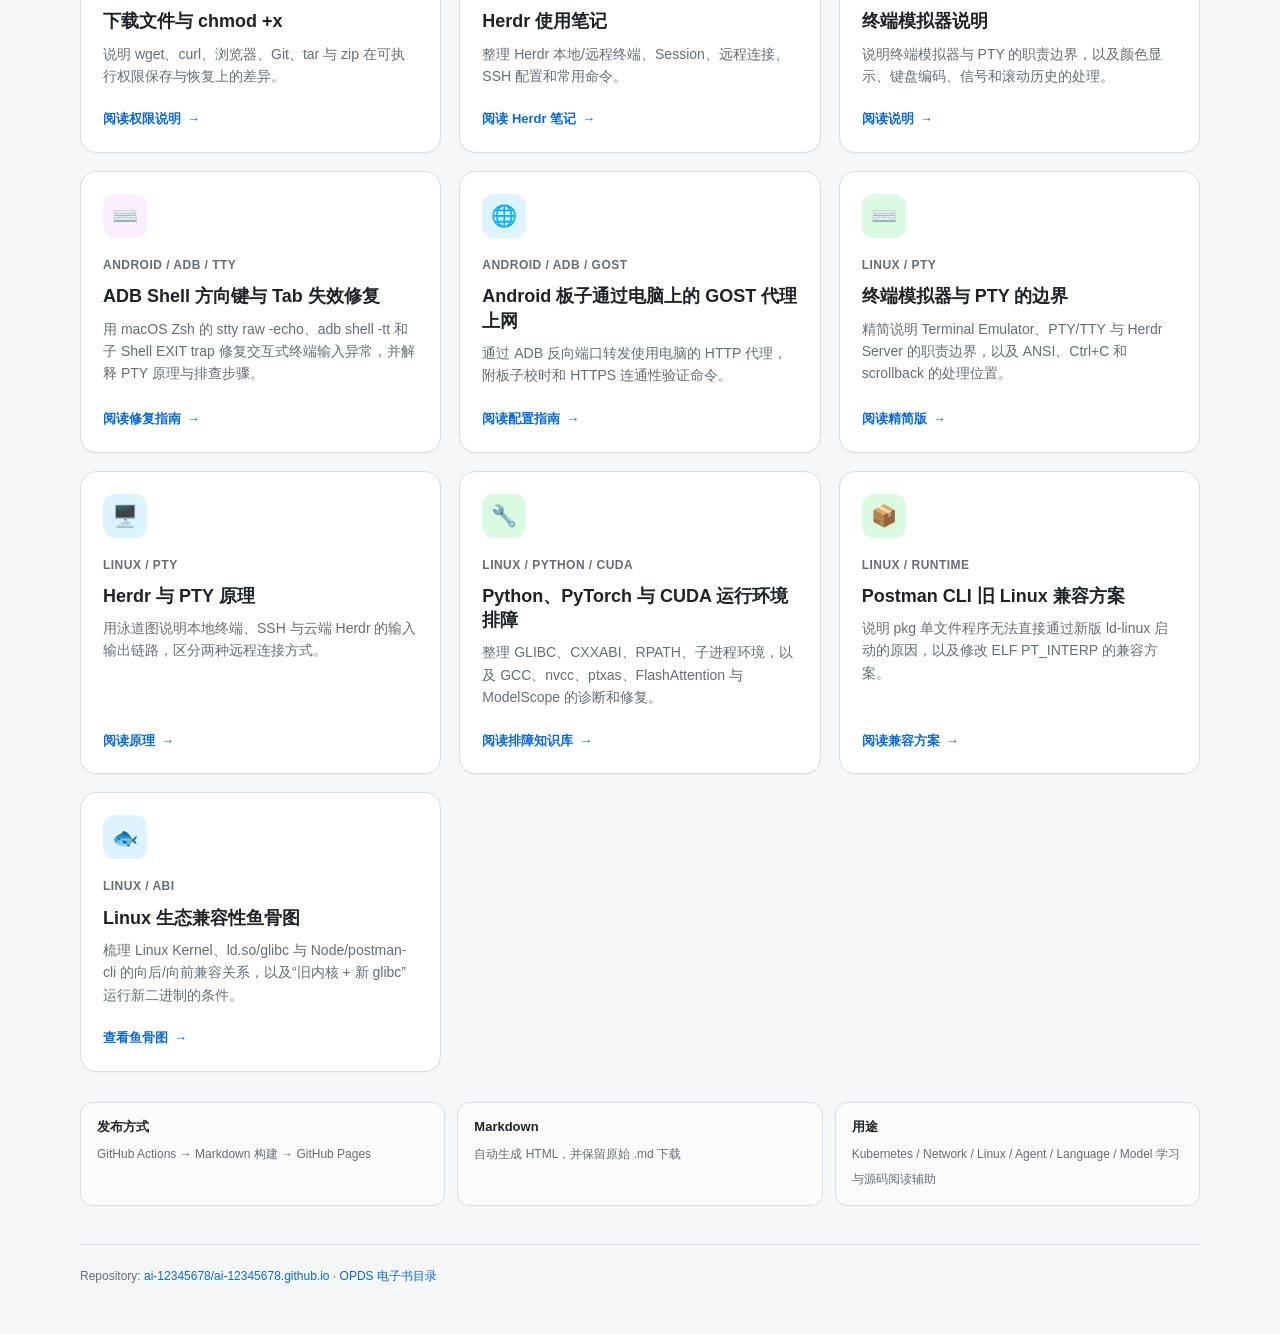
==== commit 883664bc: "feat: add an OPDS subscription button to the homepage" ====
--- a/index.html
+++ b/index.html
@@ -4,7 +4,7 @@
 <meta charset="UTF-8">
 <meta name="viewport" content="width=device-width, initial-scale=1.0">
 <meta name="color-scheme" content="light">
-<title>ai-12345678</title>
+<title>技术学习笔记 · ai-12345678</title>
 <style>
   :root {
     --bg: #f6f7f9;
@@ -39,22 +39,8 @@
     padding: 8px 0 34px;
   }
 
-  .eyebrow {
-    display: inline-flex;
-    align-items: center;
-    gap: 8px;
-    padding: 5px 10px;
-    border: 1px solid #b6d7fa;
-    border-radius: 999px;
-    background: var(--blue-soft);
-    color: #0550ae;
-    font-size: 12px;
-    font-weight: 600;
-    letter-spacing: .02em;
-  }
-
   h1 {
-    margin: 16px 0 10px;
+    margin: 0 0 10px;
     font-size: clamp(32px, 5vw, 48px);
     line-height: 1.15;
     letter-spacing: -0.025em;
@@ -65,6 +51,42 @@
     margin: 0;
     color: var(--muted);
     font-size: 17px;
+  }
+
+  .hero-actions {
+    display: flex;
+    flex-wrap: wrap;
+    align-items: center;
+    gap: 10px 14px;
+    margin-top: 20px;
+  }
+
+  .opds-subscribe {
+    min-height: 44px;
+    padding: 8px 16px;
+    border: 0;
+    border-radius: 8px;
+    background: var(--blue);
+    color: #fff;
+    font: inherit;
+    font-size: 14px;
+    font-weight: 600;
+    cursor: pointer;
+  }
+
+  .opds-subscribe:hover { background: #0550ae; }
+  .opds-subscribe:focus-visible { outline: 3px solid #80baff; outline-offset: 2px; }
+
+  .opds-copy-status { color: var(--muted); font-size: 14px; }
+
+  .opds-copy-address {
+    width: min(100%, 420px);
+    padding: 8px 10px;
+    border: 1px solid var(--border);
+    border-radius: 8px;
+    background: var(--panel);
+    color: var(--text);
+    font: inherit;
   }
 
   .section-title {
@@ -204,16 +226,20 @@
     .page { padding-top: 40px; }
   }
 </style>
-<link rel="related" type="application/atom+xml;profile=opds-catalog;kind=acquisition" title="专题电子书目录" href="./opds.xml">
+<link id="opds-catalog" rel="related" type="application/atom+xml;profile=opds-catalog;kind=acquisition" title="专题电子书目录" href="./opds.xml">
 </head>
 <body>
 <main class="page">
   <section class="hero">
-    <div class="eyebrow">☸ Kubernetes Visual Docs</div>
-    <h1>Kubernetes 架构与核心流程</h1>
+    <h1>技术学习笔记</h1>
     <p class="subtitle">
-      面向源码阅读与架构理解的可视化文档入口。通过架构图和时序图，快速理解 Kubernetes、Linux 与基础设施相关核心机制。
+      记录 Kubernetes 架构与调度、Linux 与终端排障、TCP 与 WebRTC、Go 与 C++，以及 AI Agent、模型与算法、语音与音频处理。结合架构图、时序图、代码示例和实验，梳理工作原理与实现细节。
     </p>
+    <div class="hero-actions">
+      <button id="opds-subscribe" class="opds-subscribe" type="button" title="复制 OPDS 订阅地址">订阅 OPDS</button>
+      <span id="opds-copy-status" class="opds-copy-status" role="status"></span>
+      <input id="opds-copy-address" class="opds-copy-address" type="url" aria-label="OPDS 订阅地址" readonly hidden>
+    </div>
   </section>
 
   <div class="section-title">
@@ -539,5 +565,26 @@
     · <a href="./opds.xml">OPDS 电子书目录</a>
   </footer>
 </main>
+<script type="module">
+  const catalog = document.getElementById("opds-catalog");
+  const subscribe = document.getElementById("opds-subscribe");
+  const status = document.getElementById("opds-copy-status");
+  const addressInput = document.getElementById("opds-copy-address");
+
+  subscribe.addEventListener("click", async () => {
+    const address = catalog.href;
+    try {
+      await navigator.clipboard.writeText(address);
+      addressInput.hidden = true;
+      status.textContent = "已复制订阅地址";
+    } catch {
+      addressInput.value = address;
+      addressInput.hidden = false;
+      addressInput.focus();
+      addressInput.select();
+      status.textContent = "请手动复制订阅地址";
+    }
+  });
+</script>
 </body>
 </html>
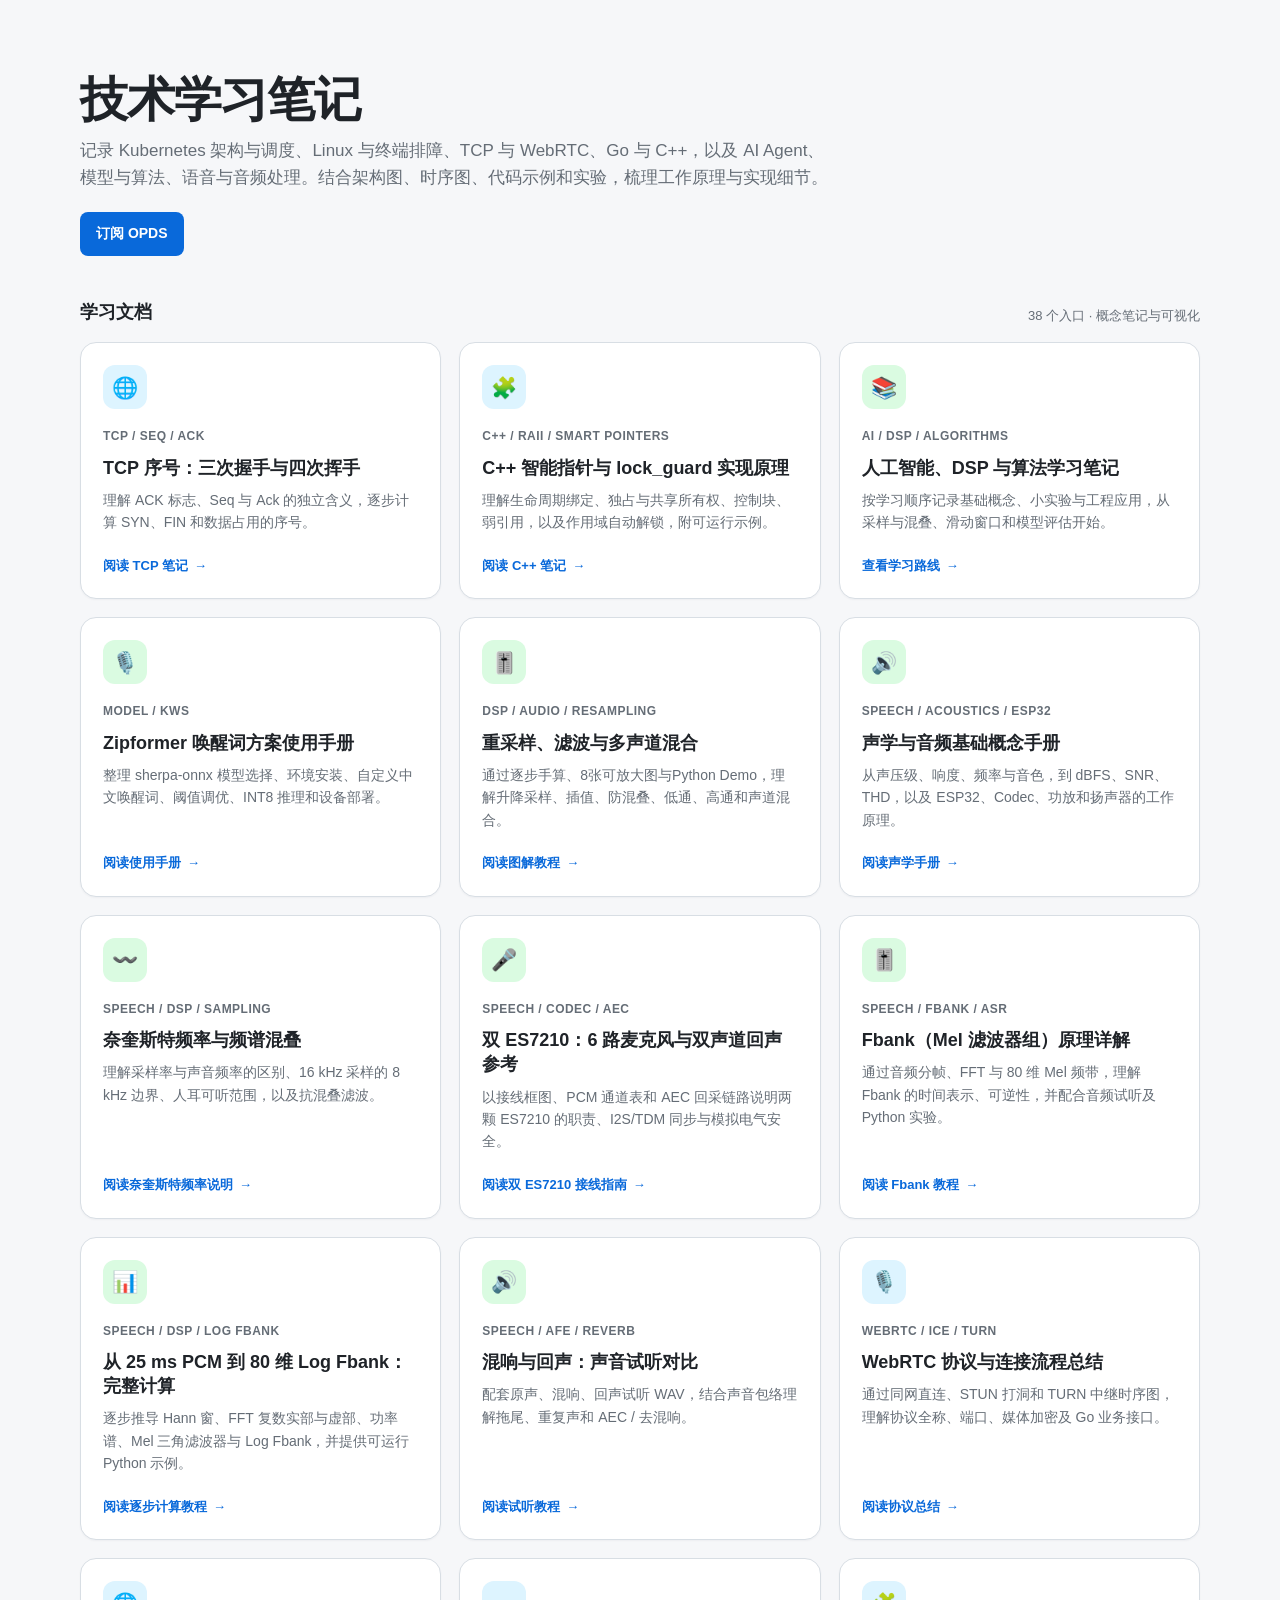
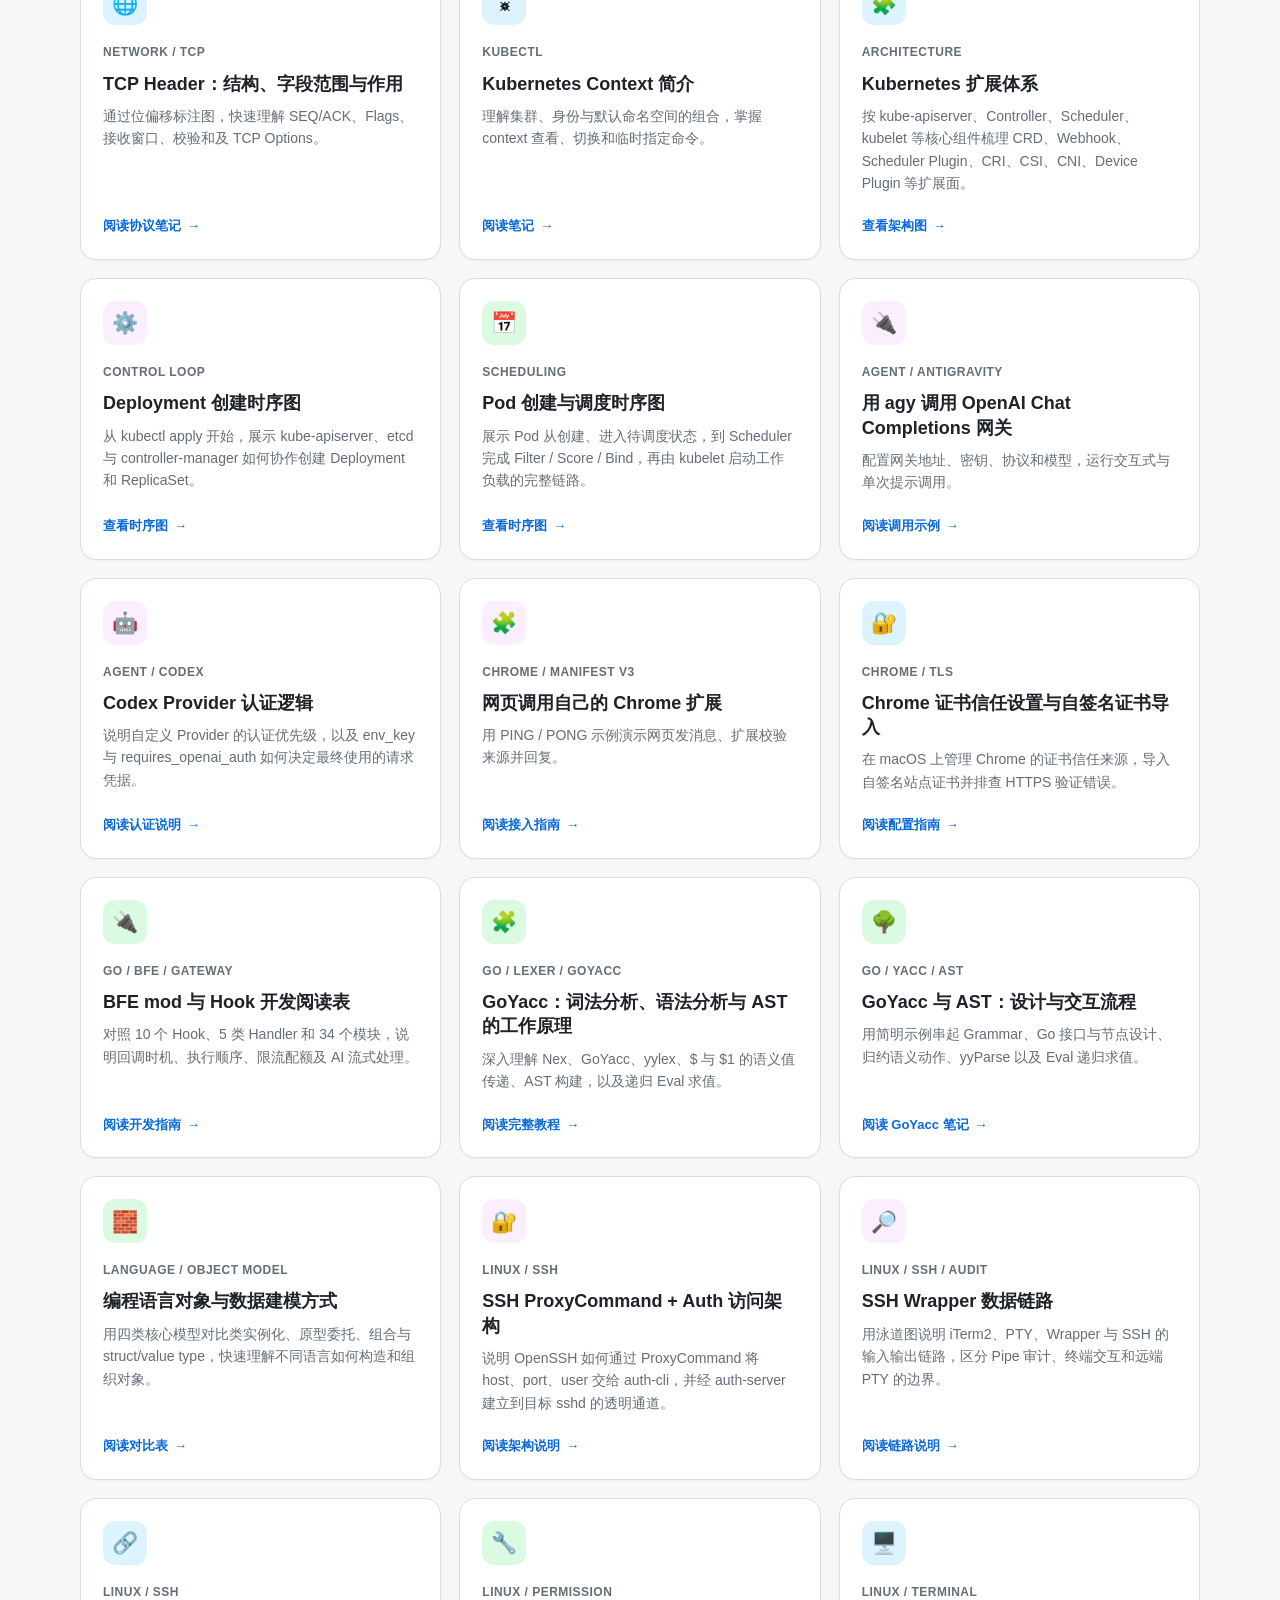
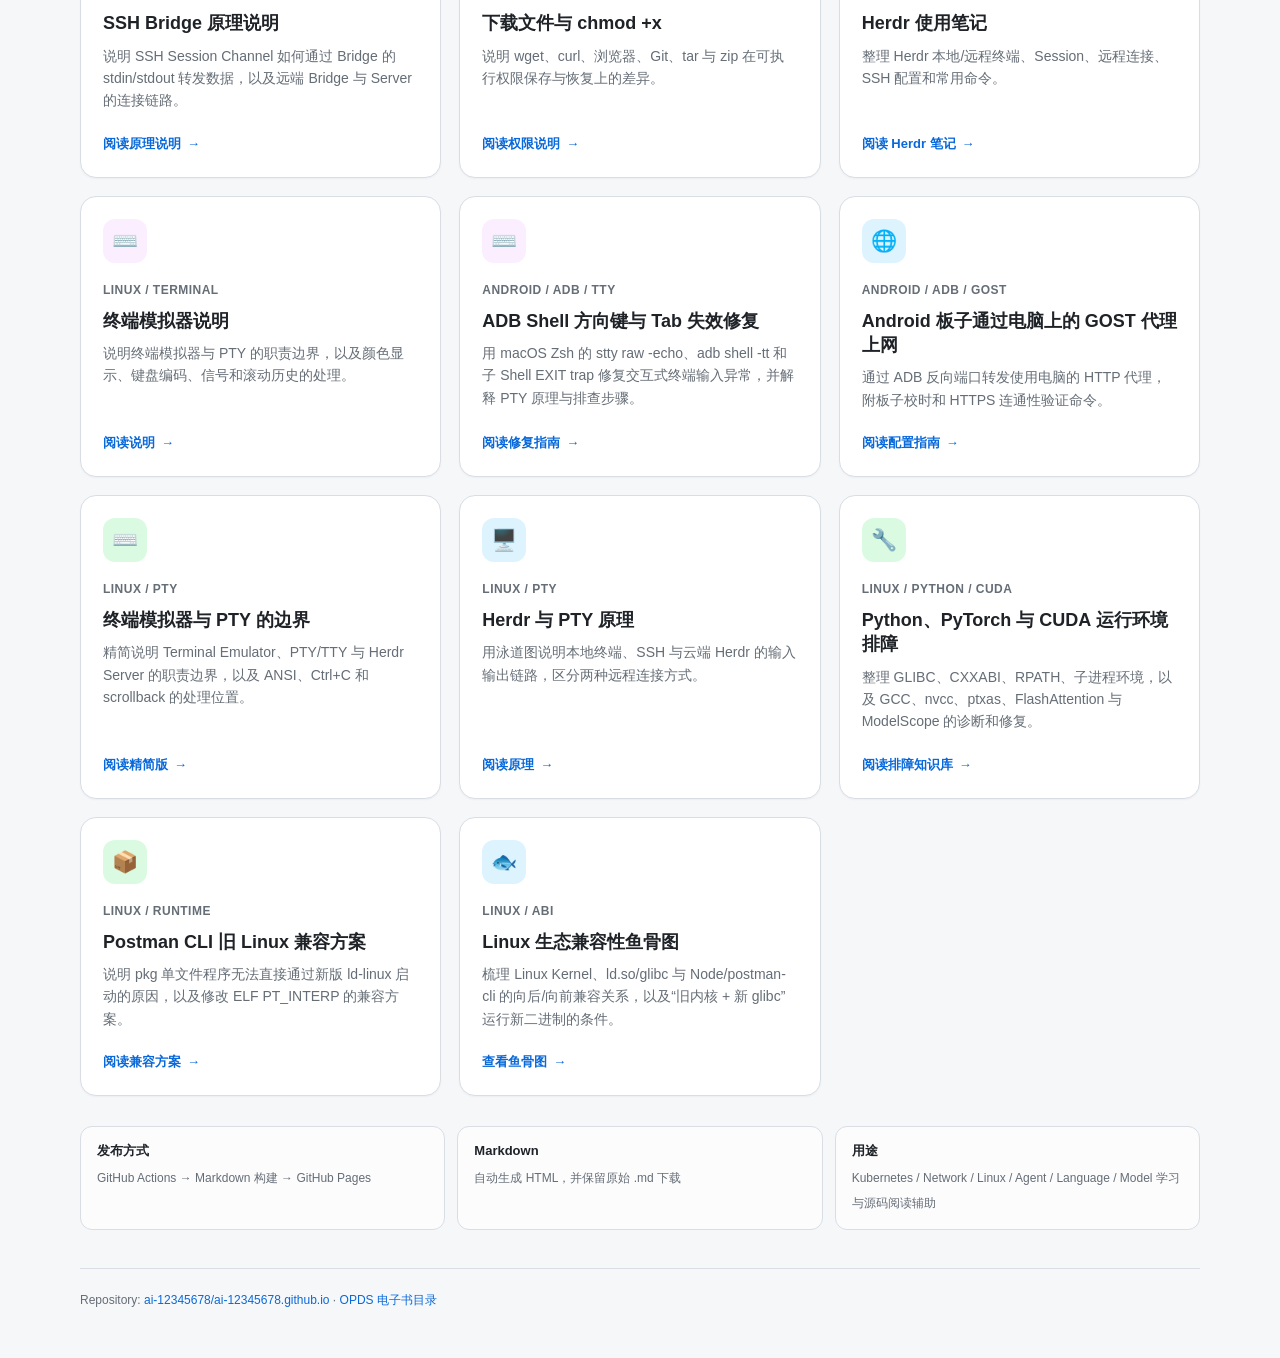
==== commit be3e03de: "docs: add the Antigravity CLI gateway example" ====
--- a/index.html
+++ b/index.html
@@ -226,7 +226,7 @@
     .page { padding-top: 40px; }
   }
 </style>
-<link id="opds-catalog" rel="related" type="application/atom+xml;profile=opds-catalog;kind=acquisition" title="专题电子书目录" href="./opds.xml">
+<link id="opds-catalog" rel="related" type="application/atom+xml;profile=opds-catalog;kind=acquisition" title="文档电子书目录" href="./opds.xml">
 </head>
 <body>
 <main class="page">
@@ -244,7 +244,7 @@
 
   <div class="section-title">
     <h2>学习文档</h2>
-    <span>37 个入口 · 概念笔记与可视化</span>
+    <span>38 个入口 · 概念笔记与可视化</span>
   </div>
 
   <section class="grid">
@@ -382,6 +382,14 @@
       <h3>Pod 创建与调度时序图</h3>
       <p>展示 Pod 从创建、进入待调度状态，到 Scheduler 完成 Filter / Score / Bind，再由 kubelet 启动工作负载的完整链路。</p>
       <div class="open">查看时序图 <span>→</span></div>
+    </a>
+
+    <a class="card" href="./agents/agy-openai-gateway.html">
+      <div class="icon purple">🔌</div>
+      <div class="tag">Agent / Antigravity</div>
+      <h3>用 agy 调用 OpenAI Chat Completions 网关</h3>
+      <p>配置网关地址、密钥、协议和模型，运行交互式与单次提示调用。</p>
+      <div class="open">阅读调用示例 <span>→</span></div>
     </a>
 
     <a class="card" href="./agents/codex-provider-auth.html">
